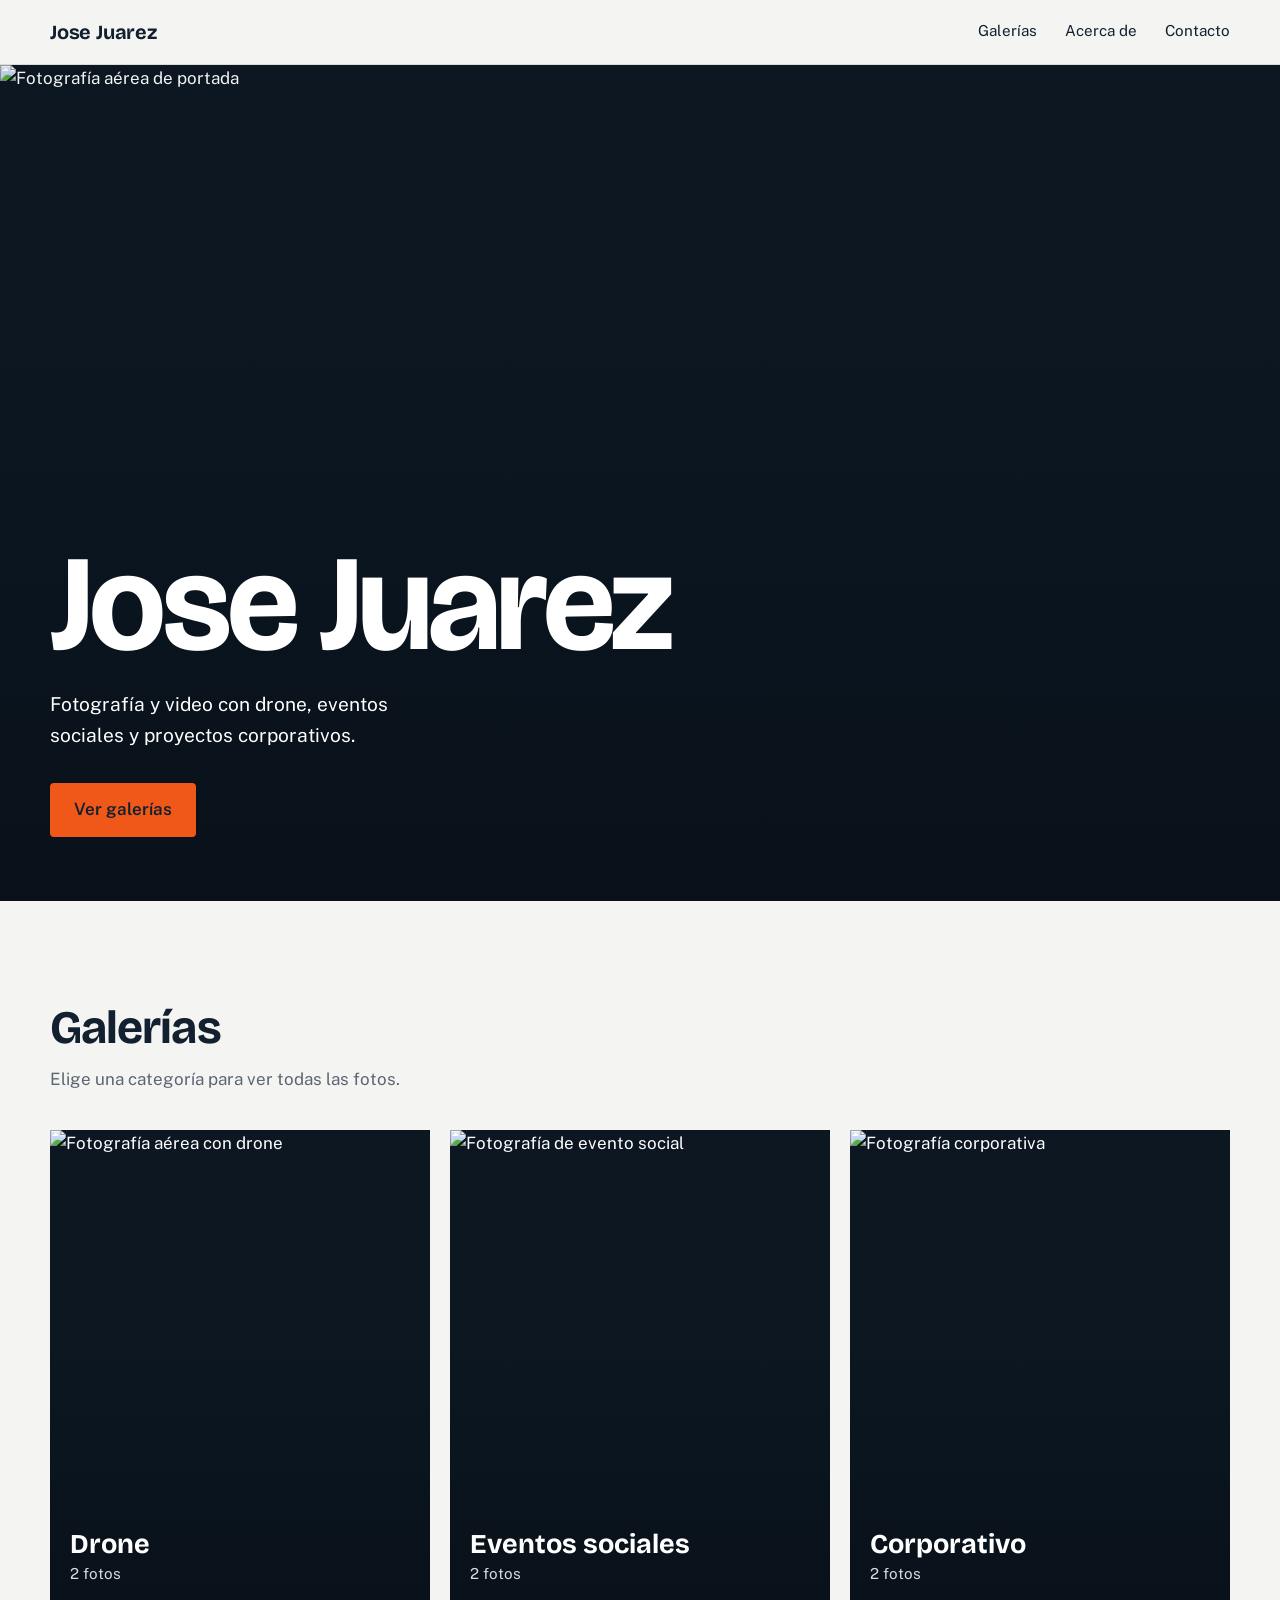
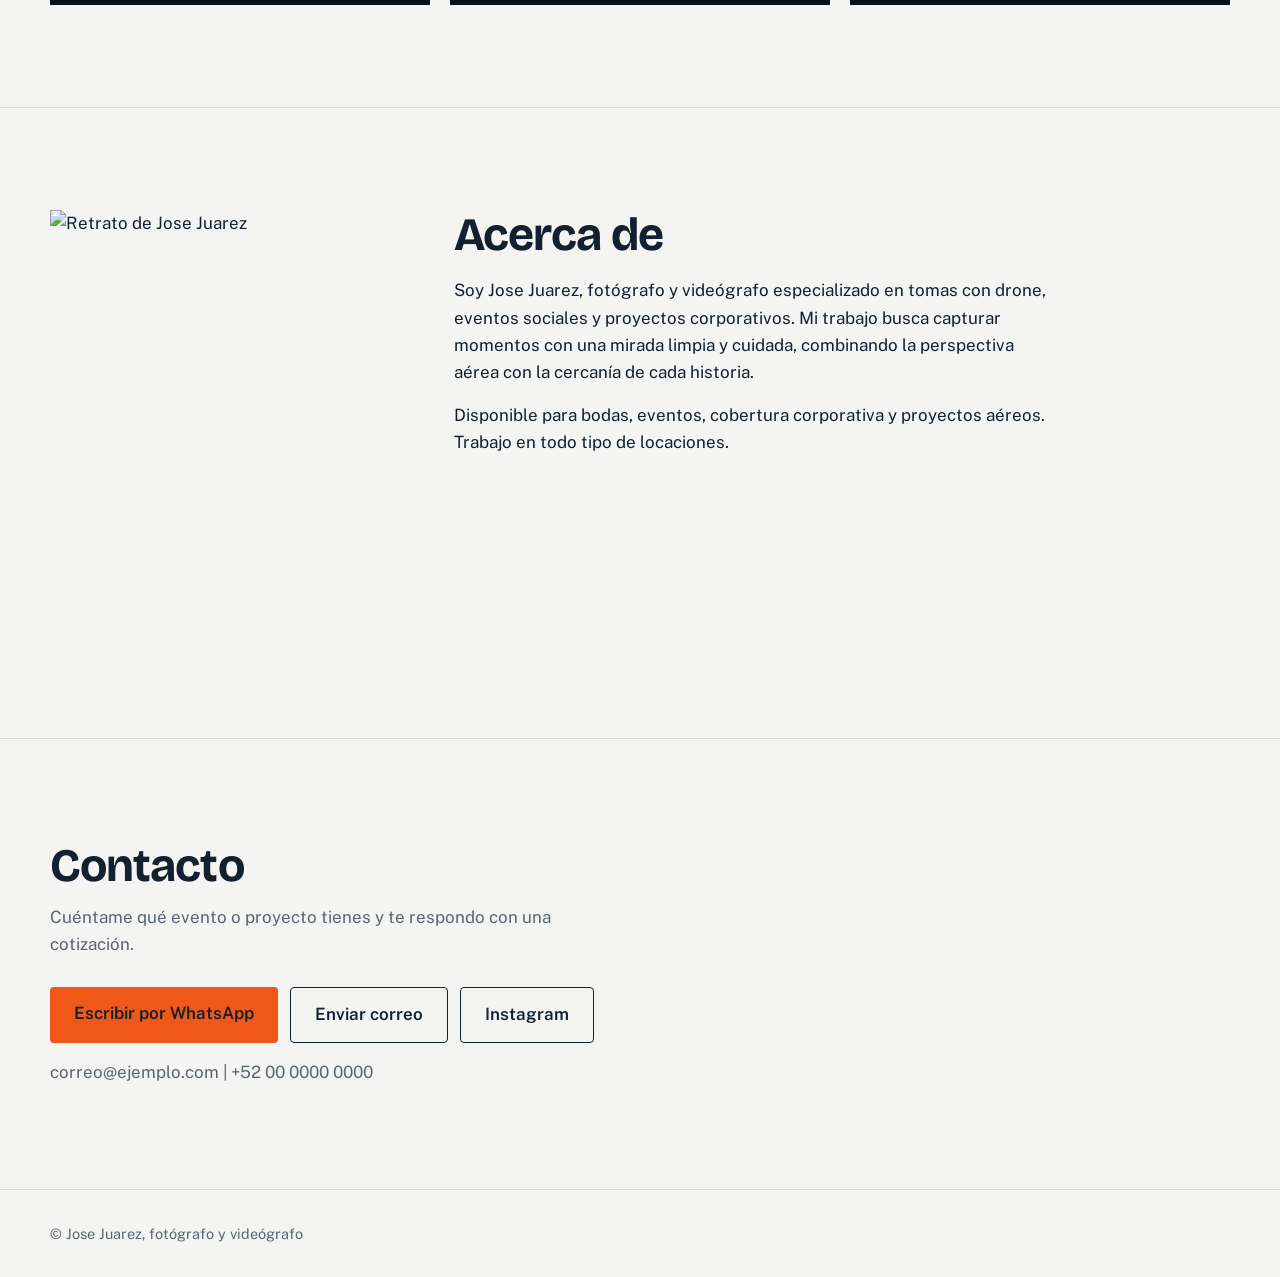
==== index.html @ 8ed934fe "Add files via upload" ====
<!DOCTYPE html>
<html lang="es">
<head>
  <meta charset="utf-8">
  <meta name="viewport" content="width=device-width, initial-scale=1">
  <title>Jose Juarez — Fotógrafo y videógrafo con drone</title>
  <meta name="description" content="Portafolio de fotografía y video: drone, eventos sociales y corporativos. Jose Juarez.">
  <meta property="og:title" content="Jose Juarez — Fotógrafo y videógrafo">
  <meta property="og:description" content="Fotografía y video con drone, eventos sociales y proyectos corporativos.">
  <meta property="og:image" content="https://josejuarez.mx/img/foto-01.jpg">
  <link rel="preconnect" href="https://fonts.googleapis.com">
  <link rel="preconnect" href="https://fonts.gstatic.com" crossorigin>
  <link href="https://fonts.googleapis.com/css2?family=Bricolage+Grotesque:opsz,wght@12..96,600;12..96,700&family=Public+Sans:wght@400;600&display=swap" rel="stylesheet">
  <link rel="stylesheet" href="style.css">
</head>
<body data-pagina="inicio">
  <header class="top">
    <div class="wrap">
      <a class="brand" href="#inicio">Jose Juarez</a>
      <button class="menu" aria-expanded="false" aria-controls="nav">Menú</button>
      <nav class="nav" id="nav">
        <a href="#galerias">Galerías</a>
        <a href="#videos">Videos</a>
        <a href="#acerca">Acerca de</a>
        <a href="#contacto">Contacto</a>
      </nav>
    </div>
  </header>

  <main>
    <section class="hero" id="inicio">
      <img id="portada" alt="Fotografía aérea de portada" fetchpriority="high">
      <div class="wrap">
        <h1>Jose Juarez</h1>
        <p>Fotografía y video con drone, eventos sociales y proyectos corporativos.</p>
        <a class="btn" href="#galerias">Ver galerías</a>
      </div>
    </section>

    <section class="sec" id="galerias">
      <div class="wrap">
        <h2>Galerías</h2>
        <p class="intro">Elige una categoría para ver todas las fotos.</p>
        <div class="cats" id="cats"></div>
      </div>
    </section>

    <section class="sec" id="videos" hidden>
      <div class="wrap">
        <h2>Videos</h2>
        <p class="intro">Tomas aéreas y coberturas de evento.</p>
        <div class="videos" id="lista-videos"></div>
      </div>
    </section>

    <section class="sec" id="acerca">
      <div class="wrap acerca">
        <img id="retrato" alt="Retrato de Jose Juarez" loading="lazy">
        <div>
          <h2>Acerca de</h2>
          <p>Soy Jose Juarez, fotógrafo y videógrafo especializado en tomas con drone, eventos sociales y proyectos corporativos. Mi trabajo busca capturar momentos con una mirada limpia y cuidada, combinando la perspectiva aérea con la cercanía de cada historia.</p>
          <p>Disponible para bodas, eventos, cobertura corporativa y proyectos aéreos. Trabajo en todo tipo de locaciones.</p>
        </div>
      </div>
    </section>

    <section class="sec" id="contacto">
      <div class="wrap">
        <h2>Contacto</h2>
        <p class="intro">Cuéntame qué evento o proyecto tienes y te respondo con una cotización.</p>
        <div class="acciones">
          <a class="btn" id="wa" href="#">Escribir por WhatsApp</a>
          <a class="btn claro" id="mail" href="#">Enviar correo</a>
          <a class="btn claro" id="ig" href="#" target="_blank" rel="noopener">Instagram</a>
        </div>
        <p class="dato" id="tel"></p>
      </div>
    </section>
  </main>

  <footer><div class="wrap">© Jose Juarez, fotógrafo y videógrafo</div></footer>
  <script src="datos.js"></script>
  <script src="app.js"></script>
</body>
</html>
---- style.css ----
:root{
  --paper:#F4F5F2; --ink:#12202F; --mist:#5A6572; --line:#D8DCD7; --signal:#F0581A; --deep:#0C1722;
  --display:"Bricolage Grotesque",system-ui,sans-serif;
  --text:"Public Sans",system-ui,sans-serif;
}
*{box-sizing:border-box;margin:0}
html{scroll-behavior:smooth;scroll-padding-top:72px}
@media (prefers-reduced-motion:reduce){html{scroll-behavior:auto}}
body{font:400 1.0625rem/1.6 var(--text);color:var(--ink);background:var(--paper)}
img{display:block;max-width:100%}
a{color:inherit}
:focus-visible{outline:3px solid var(--signal);outline-offset:3px}
.wrap{width:min(1180px,100% - 2.5rem);margin-inline:auto}

/* Encabezado */
.top{position:sticky;top:0;z-index:20;background:rgba(244,245,242,.94);backdrop-filter:blur(8px);border-bottom:1px solid var(--line)}
.top .wrap{display:flex;align-items:center;justify-content:space-between;height:64px}
.brand{font:700 1.25rem var(--display);letter-spacing:-.01em;text-decoration:none}
.nav{display:flex;gap:1.75rem}
.nav a{text-decoration:none;font-size:.95rem;padding:.25rem 0;border-bottom:2px solid transparent}
.nav a:hover,.nav a[aria-current]{border-color:var(--signal)}
.menu{display:none;background:none;border:1px solid var(--line);border-radius:6px;padding:.4rem .8rem;font:inherit;color:inherit;cursor:pointer}
@media (max-width:760px){
  .menu{display:block}
  .nav{display:none;position:absolute;top:64px;left:0;right:0;flex-direction:column;gap:0;background:var(--paper);border-bottom:1px solid var(--line);padding:.5rem 1.25rem 1rem}
  .nav.abierto{display:flex}
  .nav a{padding:.75rem 0}
}

/* Portada */
.hero{position:relative;min-height:calc(100svh - 64px);display:grid;align-items:end;color:#fff;background:var(--deep)}
.hero img{position:absolute;inset:0;width:100%;height:100%;object-fit:cover}
.hero::after{content:"";position:absolute;inset:0;background:linear-gradient(to top,rgba(8,16,24,.85),rgba(8,16,24,.05) 65%)}
.hero .wrap{position:relative;z-index:1;padding-block:4rem}
.hero h1{font:700 clamp(3.2rem,11vw,8.5rem)/.95 var(--display);letter-spacing:-.03em}
.hero p{max-width:34ch;font-size:1.2rem;margin:1.25rem 0 2rem}
.btn{display:inline-block;padding:.85rem 1.5rem;border-radius:4px;background:var(--signal);color:var(--ink);font-weight:600;text-decoration:none}
.btn:hover{background:#ff6a2e}
.btn.claro{background:transparent;border:1.5px solid var(--ink)}
.btn.claro:hover{background:var(--ink);color:var(--paper)}

/* Secciones */
.sec{padding-block:clamp(3.5rem,8vw,6.5rem)}
.sec + .sec{border-top:1px solid var(--line)}
h2{font:700 clamp(1.9rem,4vw,2.9rem)/1.1 var(--display);letter-spacing:-.02em}
.intro{color:var(--mist);max-width:56ch;margin-top:.75rem}

/* Portadas de galería */
.cats{display:grid;grid-template-columns:repeat(auto-fit,minmax(260px,1fr));gap:1.25rem;margin-top:2.25rem}
.cat{position:relative;aspect-ratio:4/5;overflow:hidden;color:#fff;text-decoration:none;background:var(--deep)}
.cat img{position:absolute;inset:0;width:100%;height:100%;object-fit:cover}
.cat::after{content:"";position:absolute;inset:0;background:linear-gradient(to top,rgba(8,16,24,.8),transparent 55%)}
.cat div{position:absolute;z-index:1;left:1.25rem;right:1.25rem;bottom:1.1rem}
.cat strong{display:block;font:700 1.7rem/1.1 var(--display)}
.cat small{font-size:.95rem;opacity:.85}
@media (prefers-reduced-motion:no-preference){.cat img{transition:transform .5s}.cat:hover img{transform:scale(1.04)}}

/* Galería en mosaico */
.tabs{display:flex;flex-wrap:wrap;gap:.5rem;margin:1.75rem 0 2rem}
.tabs a{padding:.45rem 1rem;border:1.5px solid var(--line);border-radius:99px;text-decoration:none;font-size:.95rem}
.tabs a:hover{border-color:var(--ink)}
.tabs a[aria-current]{background:var(--ink);border-color:var(--ink);color:var(--paper)}
.mosaico{columns:3 280px;column-gap:1rem}
.mosaico button{display:block;width:100%;margin:0 0 1rem;padding:0;border:0;background:var(--line);cursor:zoom-in;break-inside:avoid}
.mosaico img{width:100%;height:auto}

/* Videos */
.videos{display:grid;grid-template-columns:repeat(auto-fit,minmax(300px,1fr));gap:1.25rem;margin-top:2rem}
.videos iframe{width:100%;aspect-ratio:16/9;border:0;background:var(--deep)}

/* Acerca de y contacto */
.acerca{display:grid;grid-template-columns:minmax(0,340px) 1fr;gap:clamp(1.5rem,5vw,4rem);align-items:start}
.acerca img{width:100%;aspect-ratio:4/5;object-fit:cover}
.acerca p{max-width:60ch;margin-top:1rem}
@media (max-width:760px){.acerca{grid-template-columns:1fr}}
.acciones{display:flex;flex-wrap:wrap;gap:.75rem;margin:1.75rem 0 1rem}
.dato{color:var(--mist)}
footer{padding:2rem 0;border-top:1px solid var(--line);color:var(--mist);font-size:.9rem}

/* Visor de fotos */
dialog{border:0;padding:0;margin:0;inset:0;width:100%;height:100%;max-width:100vw;max-height:100vh;background:transparent;color:#fff}
dialog::backdrop{background:rgba(8,16,24,.95)}
.visor-in{display:grid;place-items:center;height:100%;padding:3.5rem 1rem 3rem}
.visor-in img{max-width:94vw;max-height:80vh;object-fit:contain}
.visor-in p{position:absolute;bottom:1rem;left:0;right:0;text-align:center;font-size:.9rem;opacity:.8}
.vb{position:fixed;background:rgba(255,255,255,.12);border:0;color:#fff;width:48px;height:48px;border-radius:50%;font-size:1.5rem;cursor:pointer}
.vb:hover{background:rgba(255,255,255,.25)}
#v-cerrar{top:1rem;right:1rem}
#v-prev{left:1rem;top:50%;translate:0 -50%}
#v-next{right:1rem;top:50%;translate:0 -50%}
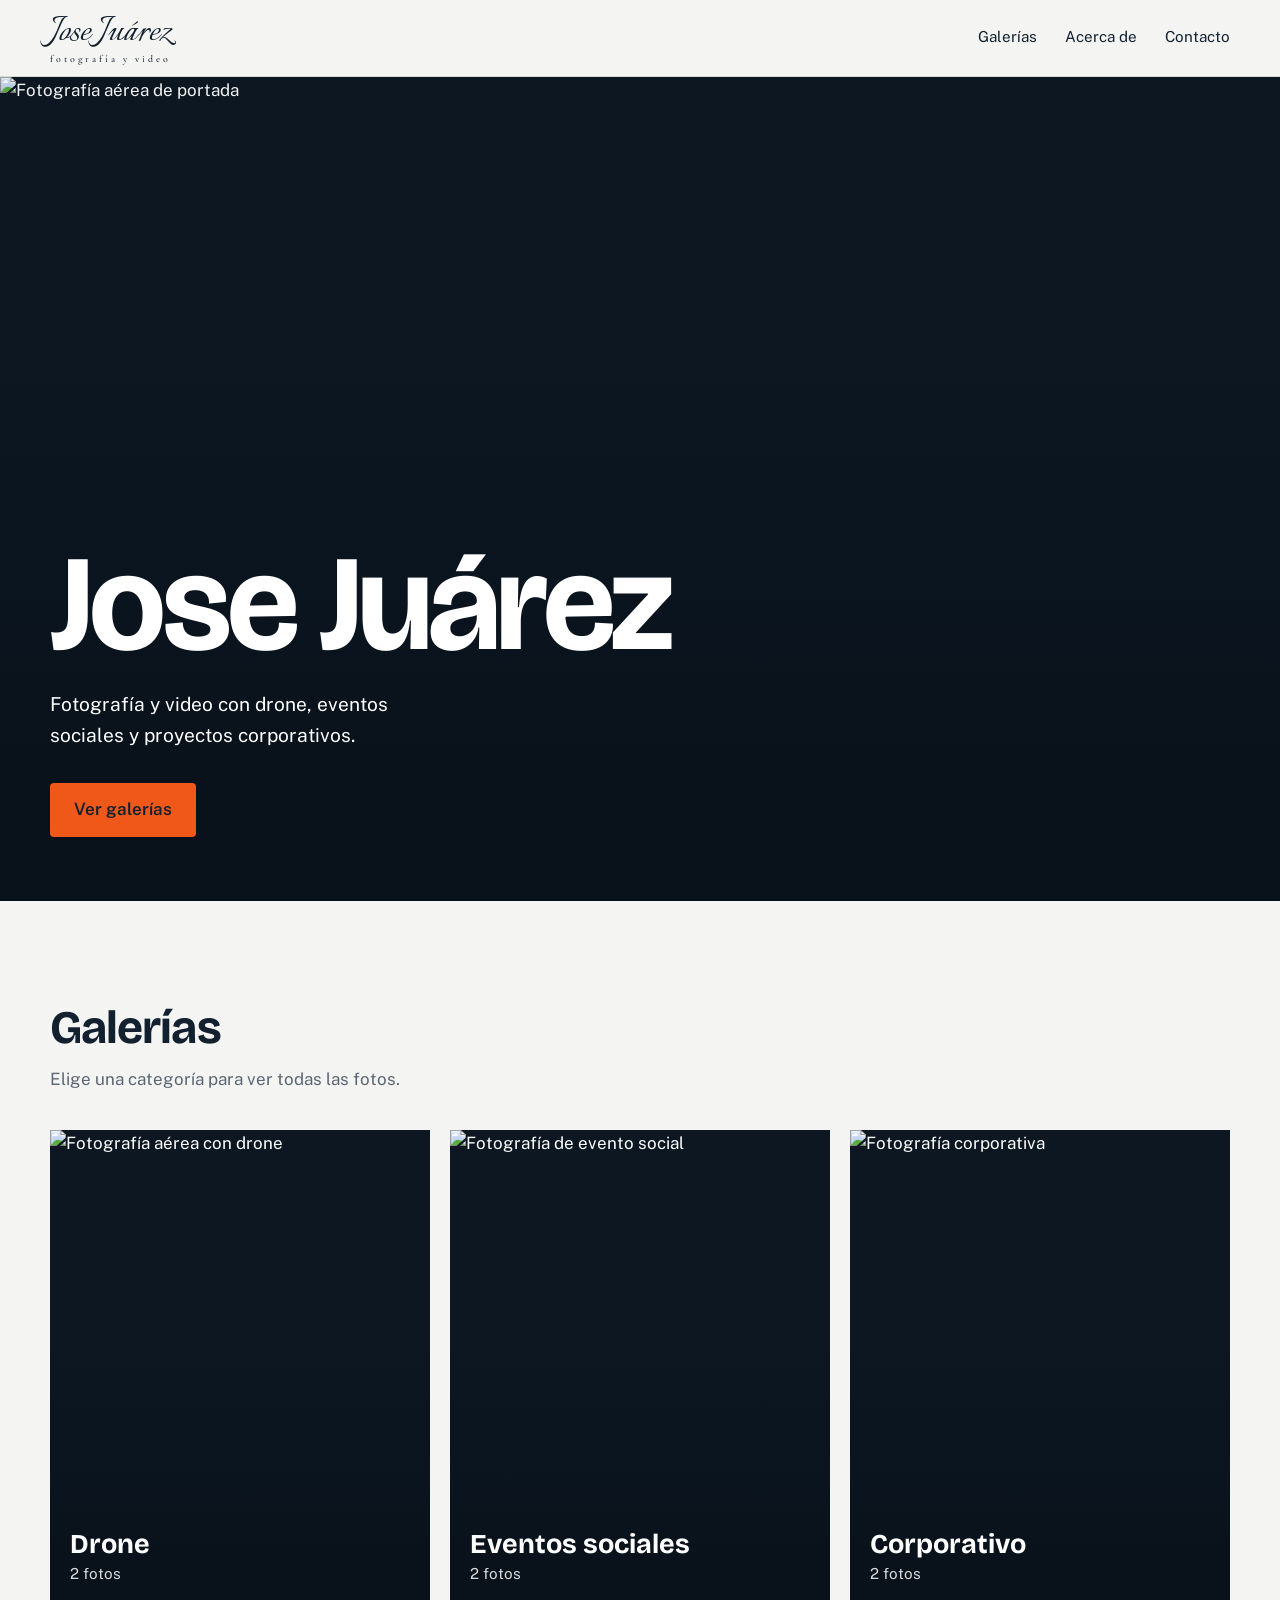
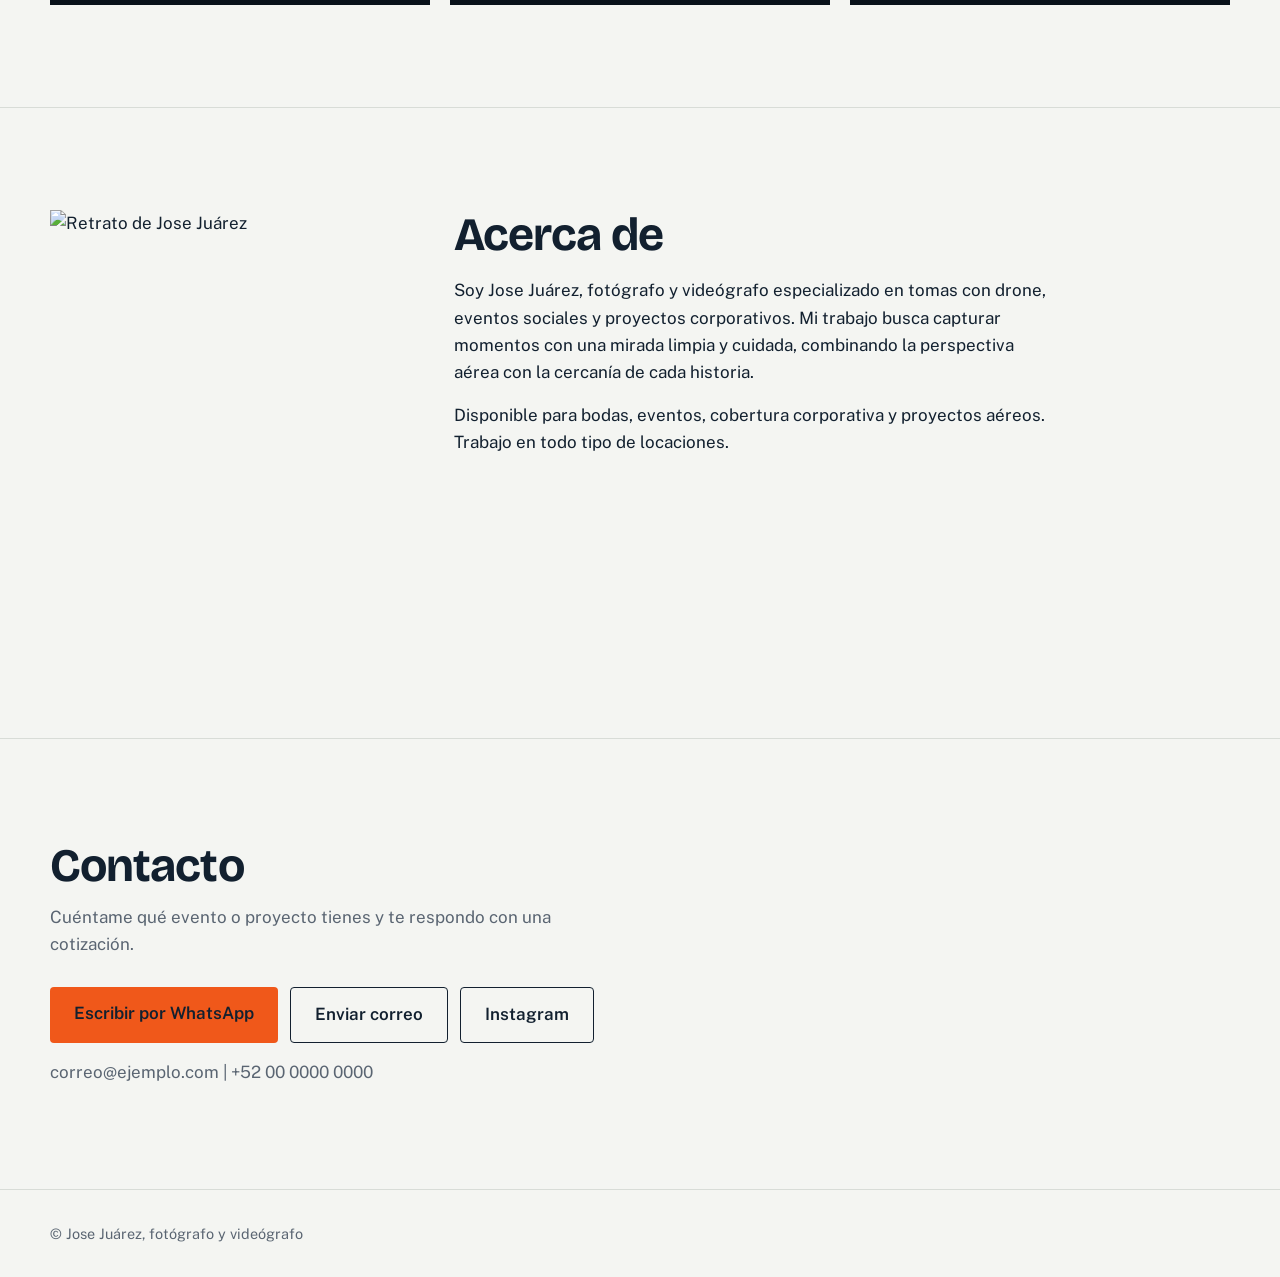
==== commit f90512cd: "Add files via upload" ====
--- a/index.html
+++ b/index.html
@@ -3,20 +3,20 @@
 <head>
   <meta charset="utf-8">
   <meta name="viewport" content="width=device-width, initial-scale=1">
-  <title>Jose Juarez — Fotógrafo y videógrafo con drone</title>
-  <meta name="description" content="Portafolio de fotografía y video: drone, eventos sociales y corporativos. Jose Juarez.">
-  <meta property="og:title" content="Jose Juarez — Fotógrafo y videógrafo">
+  <title>Jose Juárez — Fotógrafo y videógrafo con drone</title>
+  <meta name="description" content="Portafolio de fotografía y video: drone, eventos sociales y corporativos. Jose Juárez.">
+  <meta property="og:title" content="Jose Juárez — Fotógrafo y videógrafo">
   <meta property="og:description" content="Fotografía y video con drone, eventos sociales y proyectos corporativos.">
   <meta property="og:image" content="https://josejuarez.mx/img/foto-01.jpg">
   <link rel="preconnect" href="https://fonts.googleapis.com">
   <link rel="preconnect" href="https://fonts.gstatic.com" crossorigin>
-  <link href="https://fonts.googleapis.com/css2?family=Bricolage+Grotesque:opsz,wght@12..96,600;12..96,700&family=Public+Sans:wght@400;600&display=swap" rel="stylesheet">
+  <link href="https://fonts.googleapis.com/css2?family=Bricolage+Grotesque:opsz,wght@12..96,600;12..96,700&family=Public+Sans:wght@400;600&family=Italianno&family=Cormorant+Garamond:wght@500&display=swap" rel="stylesheet">
   <link rel="stylesheet" href="style.css">
 </head>
 <body data-pagina="inicio">
   <header class="top">
     <div class="wrap">
-      <a class="brand" href="#inicio">Jose Juarez</a>
+      <a class="brand" href="#inicio" aria-label="Jose Juárez, fotografía y video"><span class="b-nombre">Jose Juárez</span><span class="b-sub">fotografía y video</span></a>
       <button class="menu" aria-expanded="false" aria-controls="nav">Menú</button>
       <nav class="nav" id="nav">
         <a href="#galerias">Galerías</a>
@@ -31,7 +31,7 @@
     <section class="hero" id="inicio">
       <img id="portada" alt="Fotografía aérea de portada" fetchpriority="high">
       <div class="wrap">
-        <h1>Jose Juarez</h1>
+        <h1>Jose Juárez</h1>
         <p>Fotografía y video con drone, eventos sociales y proyectos corporativos.</p>
         <a class="btn" href="#galerias">Ver galerías</a>
       </div>
@@ -55,10 +55,10 @@
 
     <section class="sec" id="acerca">
       <div class="wrap acerca">
-        <img id="retrato" alt="Retrato de Jose Juarez" loading="lazy">
+        <img id="retrato" alt="Retrato de Jose Juárez" loading="lazy">
         <div>
           <h2>Acerca de</h2>
-          <p>Soy Jose Juarez, fotógrafo y videógrafo especializado en tomas con drone, eventos sociales y proyectos corporativos. Mi trabajo busca capturar momentos con una mirada limpia y cuidada, combinando la perspectiva aérea con la cercanía de cada historia.</p>
+          <p>Soy Jose Juárez, fotógrafo y videógrafo especializado en tomas con drone, eventos sociales y proyectos corporativos. Mi trabajo busca capturar momentos con una mirada limpia y cuidada, combinando la perspectiva aérea con la cercanía de cada historia.</p>
           <p>Disponible para bodas, eventos, cobertura corporativa y proyectos aéreos. Trabajo en todo tipo de locaciones.</p>
         </div>
       </div>
@@ -78,7 +78,7 @@
     </section>
   </main>
 
-  <footer><div class="wrap">© Jose Juarez, fotógrafo y videógrafo</div></footer>
+  <footer><div class="wrap">© Jose Juárez, fotógrafo y videógrafo</div></footer>
   <script src="datos.js"></script>
   <script src="app.js"></script>
 </body>
--- a/style.css
+++ b/style.css
@@ -1,10 +1,10 @@
 :root{
-  --paper:#F4F5F2; --ink:#12202F; --mist:#5A6572; --line:#D8DCD7; --signal:#F0581A; --deep:#0C1722;
+  --h:76px; --paper:#F4F5F2; --ink:#12202F; --mist:#5A6572; --line:#D8DCD7; --signal:#F0581A; --deep:#0C1722;
   --display:"Bricolage Grotesque",system-ui,sans-serif;
   --text:"Public Sans",system-ui,sans-serif;
 }
 *{box-sizing:border-box;margin:0}
-html{scroll-behavior:smooth;scroll-padding-top:72px}
+html{scroll-behavior:smooth;scroll-padding-top:calc(var(--h) + 8px)}
 @media (prefers-reduced-motion:reduce){html{scroll-behavior:auto}}
 body{font:400 1.0625rem/1.6 var(--text);color:var(--ink);background:var(--paper)}
 img{display:block;max-width:100%}
@@ -14,21 +14,24 @@
 
 /* Encabezado */
 .top{position:sticky;top:0;z-index:20;background:rgba(244,245,242,.94);backdrop-filter:blur(8px);border-bottom:1px solid var(--line)}
-.top .wrap{display:flex;align-items:center;justify-content:space-between;height:64px}
-.brand{font:700 1.25rem var(--display);letter-spacing:-.01em;text-decoration:none}
+.top .wrap{display:flex;align-items:center;justify-content:space-between;height:var(--h)}
+.brand{display:flex;flex-direction:column;align-items:center;text-decoration:none;line-height:1}
+.b-nombre{font:400 2.7rem/1 Italianno,"Brush Script MT",cursive}
+.b-sub{margin-top:1px;font:500 .62rem/1 "Cormorant Garamond",Georgia,serif;letter-spacing:.3em}
+@media (max-width:760px){.b-nombre{font-size:2.3rem}}
 .nav{display:flex;gap:1.75rem}
 .nav a{text-decoration:none;font-size:.95rem;padding:.25rem 0;border-bottom:2px solid transparent}
 .nav a:hover,.nav a[aria-current]{border-color:var(--signal)}
 .menu{display:none;background:none;border:1px solid var(--line);border-radius:6px;padding:.4rem .8rem;font:inherit;color:inherit;cursor:pointer}
 @media (max-width:760px){
   .menu{display:block}
-  .nav{display:none;position:absolute;top:64px;left:0;right:0;flex-direction:column;gap:0;background:var(--paper);border-bottom:1px solid var(--line);padding:.5rem 1.25rem 1rem}
+  .nav{display:none;position:absolute;top:var(--h);left:0;right:0;flex-direction:column;gap:0;background:var(--paper);border-bottom:1px solid var(--line);padding:.5rem 1.25rem 1rem}
   .nav.abierto{display:flex}
   .nav a{padding:.75rem 0}
 }
 
 /* Portada */
-.hero{position:relative;min-height:calc(100svh - 64px);display:grid;align-items:end;color:#fff;background:var(--deep)}
+.hero{position:relative;min-height:calc(100svh - var(--h));display:grid;align-items:end;color:#fff;background:var(--deep)}
 .hero img{position:absolute;inset:0;width:100%;height:100%;object-fit:cover}
 .hero::after{content:"";position:absolute;inset:0;background:linear-gradient(to top,rgba(8,16,24,.85),rgba(8,16,24,.05) 65%)}
 .hero .wrap{position:relative;z-index:1;padding-block:4rem}
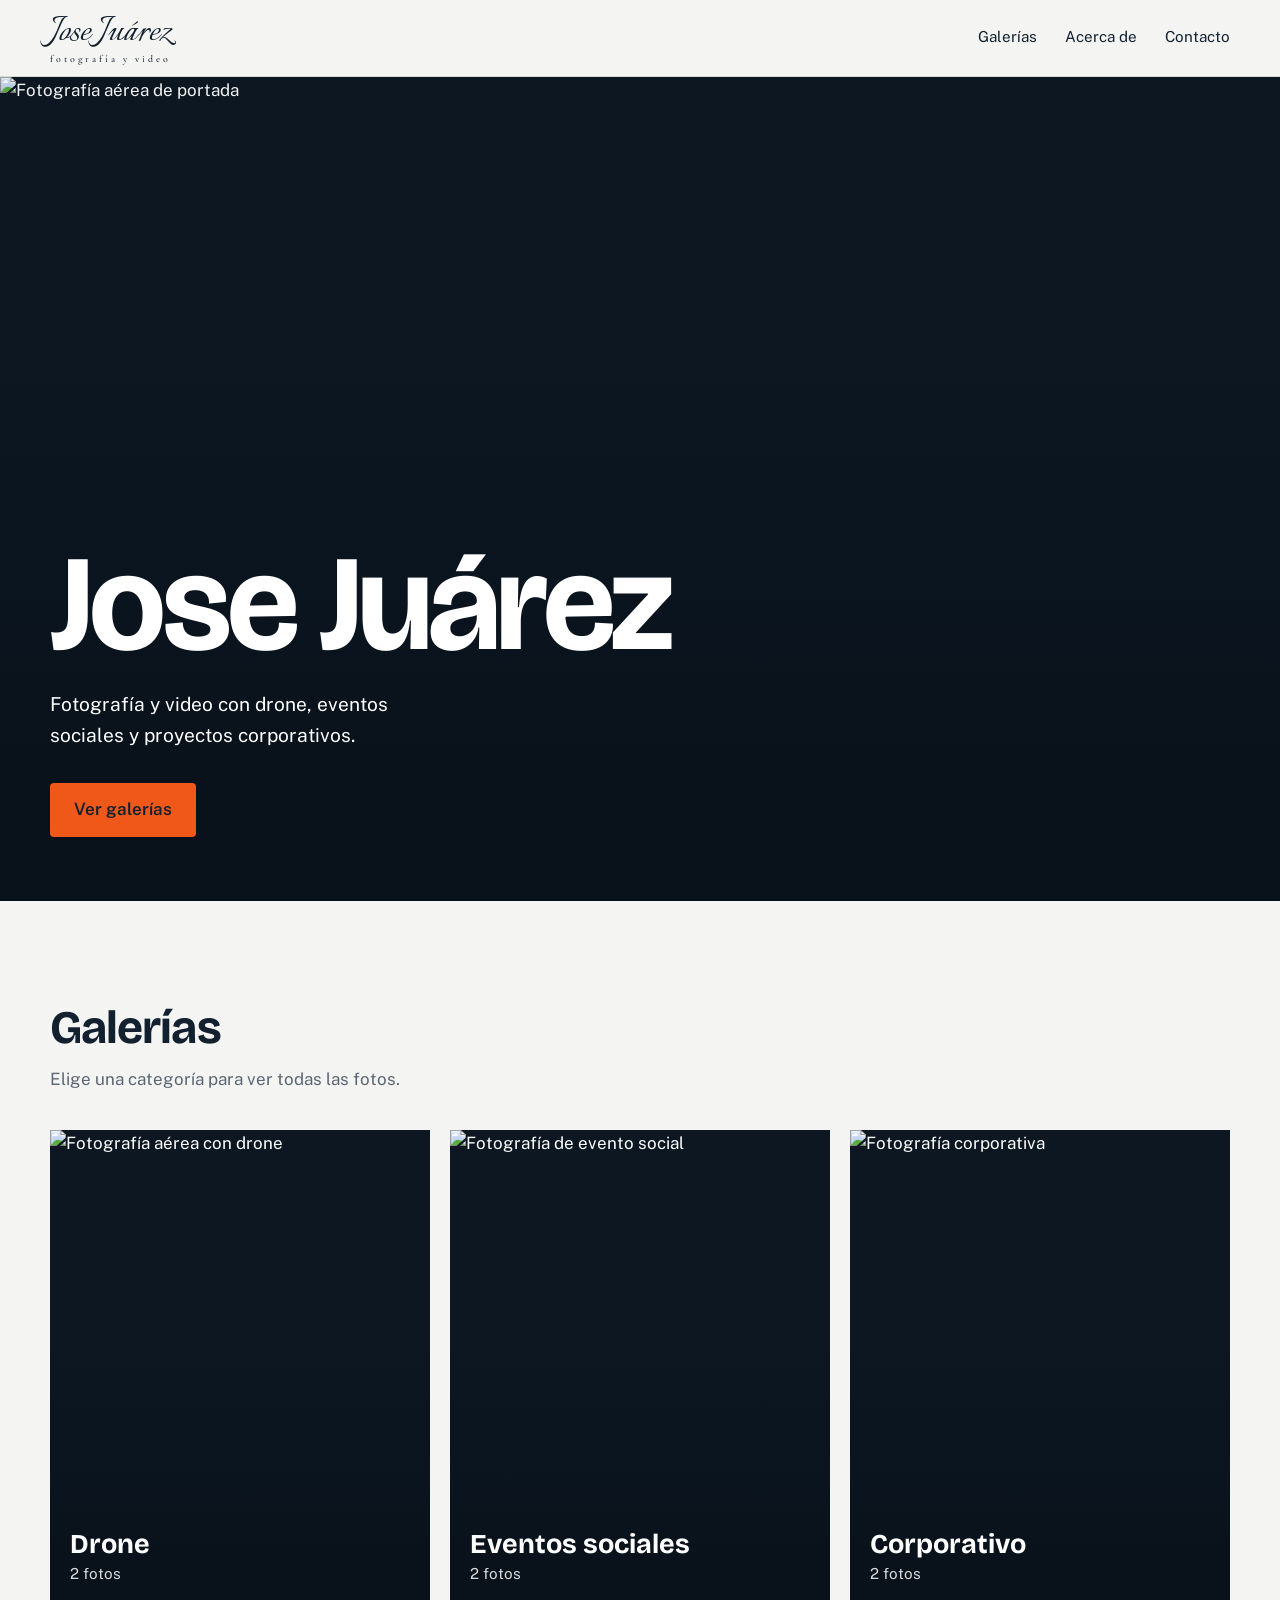
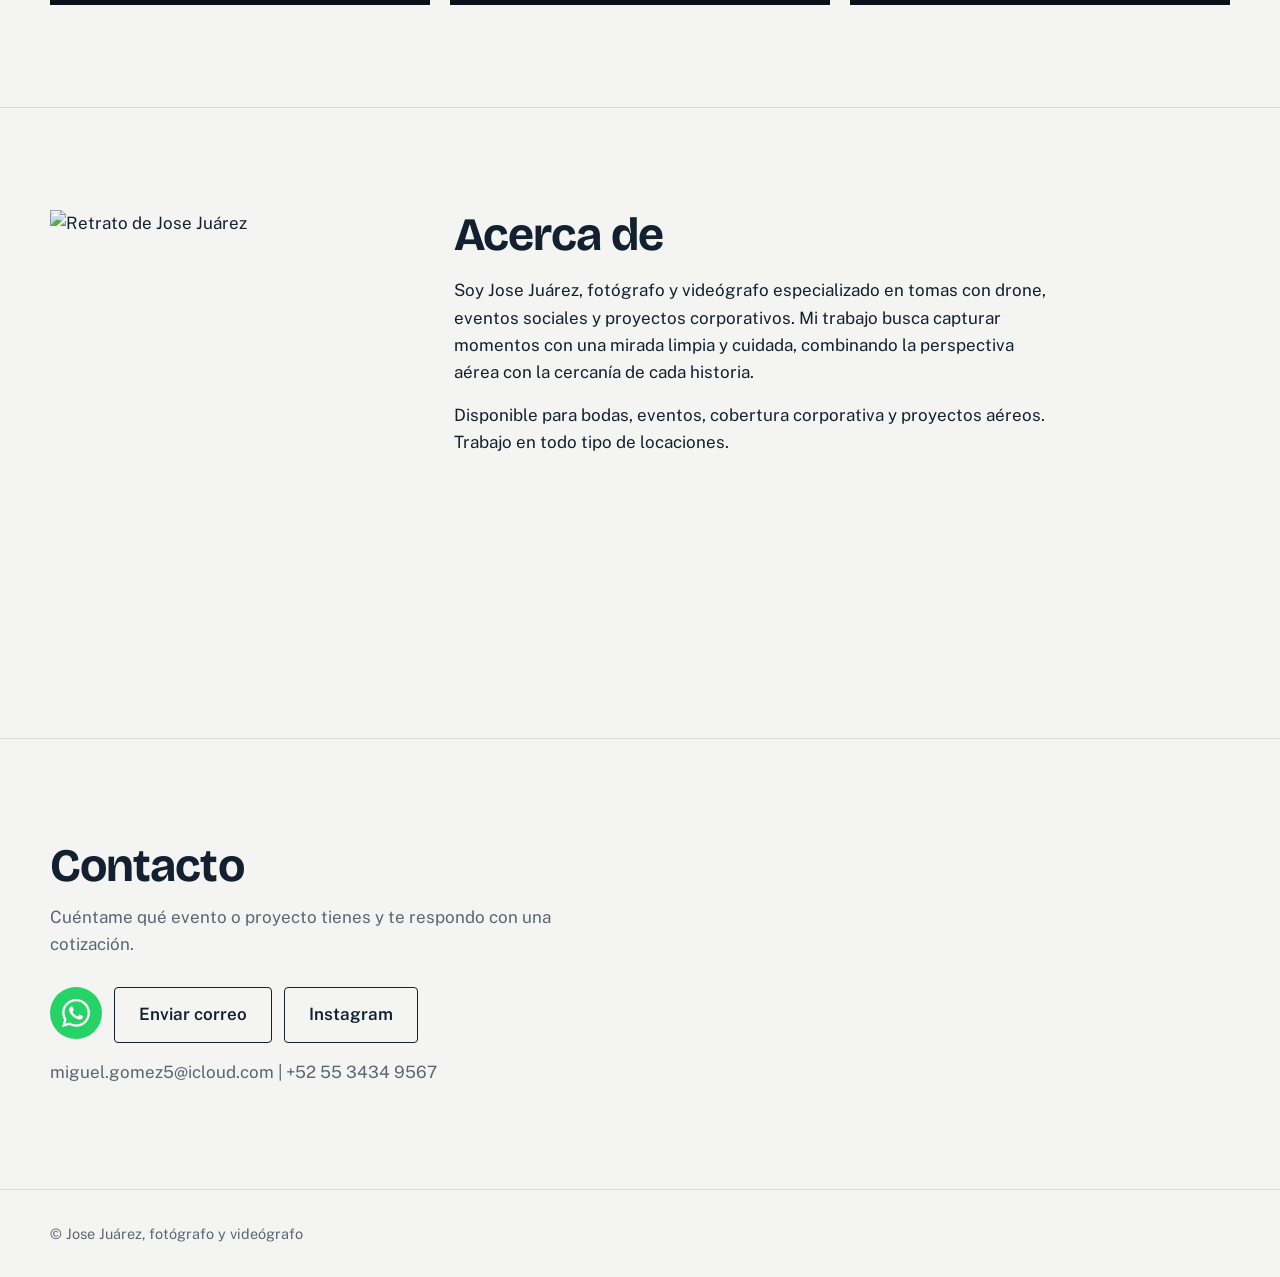
==== commit a27d9d7f: "Update WhatsApp link with SVG icon" ====
--- a/index.html
+++ b/index.html
@@ -69,7 +69,12 @@
         <h2>Contacto</h2>
         <p class="intro">Cuéntame qué evento o proyecto tienes y te respondo con una cotización.</p>
         <div class="acciones">
-          <a class="btn" id="wa" href="#">Escribir por WhatsApp</a>
+          <a class="wa" id="wa" href="#" target="_blank" rel="noopener" aria-label="Escribir por WhatsApp">
+  <svg viewBox="0 0 24 24" aria-hidden="true">
+    <path d="M17.472 14.382c-.297-.149-1.758-.867-2.03-.967-.273-.099-.471-.148-.67.15-.197.297-.767.966-.94 1.164-.173.199-.347.223-.644.075-.297-.15-1.255-.463-2.39-1.475-.883-.788-1.48-1.761-1.653-2.059-.173-.297-.018-.458.13-.606.134-.133.298-.347.446-.52.149-.174.198-.298.298-.497.099-.198.05-.371-.025-.52-.075-.149-.669-1.612-.916-2.207-.242-.579-.487-.5-.669-.51-.173-.008-.371-.01-.57-.01-.198 0-.52.074-.792.372-.272.297-1.04 1.016-1.04 2.479 0 1.462 1.065 2.875 1.213 3.074.149.198 2.096 3.2 5.077 4.487.709.306 1.262.489 1.694.625.712.227 1.36.195 1.871.118.571-.085 1.758-.719 2.006-1.413.248-.694.248-1.289.173-1.413-.074-.124-.272-.198-.57-.347m-5.421 7.403h-.004a9.87 9.87 0 01-5.031-1.378l-.361-.214-3.741.982.998-3.648-.235-.374a9.86 9.86 0 01-1.51-5.26c.001-5.45 4.436-9.884 9.888-9.884 2.64 0 5.122 1.03 6.988 2.898a9.825 9.825 0 012.893 6.994c-.003 5.45-4.437 9.884-9.885 9.884m8.413-18.297A11.815 11.815 0 0012.05 0C5.495 0 .16 5.335.157 11.892c0 2.096.547 4.142 1.588 5.945L.057 24l6.305-1.654a11.882 11.882 0 005.683 1.448h.005c6.554 0 11.89-5.335 11.893-11.893a11.821 11.821 0 00-3.48-8.413Z"/>
+  </svg>
+</a>
+
           <a class="btn claro" id="mail" href="#">Enviar correo</a>
           <a class="btn claro" id="ig" href="#" target="_blank" rel="noopener">Instagram</a>
         </div>
--- a/style.css
+++ b/style.css
@@ -91,3 +91,10 @@
 #v-cerrar{top:1rem;right:1rem}
 #v-prev{left:1rem;top:50%;translate:0 -50%}
 #v-next{right:1rem;top:50%;translate:0 -50%}
+
+/* Ícono de WhatsApp */
+.wa{display:inline-grid;place-items:center;width:52px;height:52px;border-radius:50%;background:#25D366;color:#fff;text-decoration:none}
+.wa svg{width:28px;height:28px;fill:currentColor}
+.wa:hover{background:#1ebe5b}
+@media (prefers-reduced-motion:no-preference){.wa{transition:transform .2s,background .2s}.wa:hover{transform:scale(1.08)}}
+
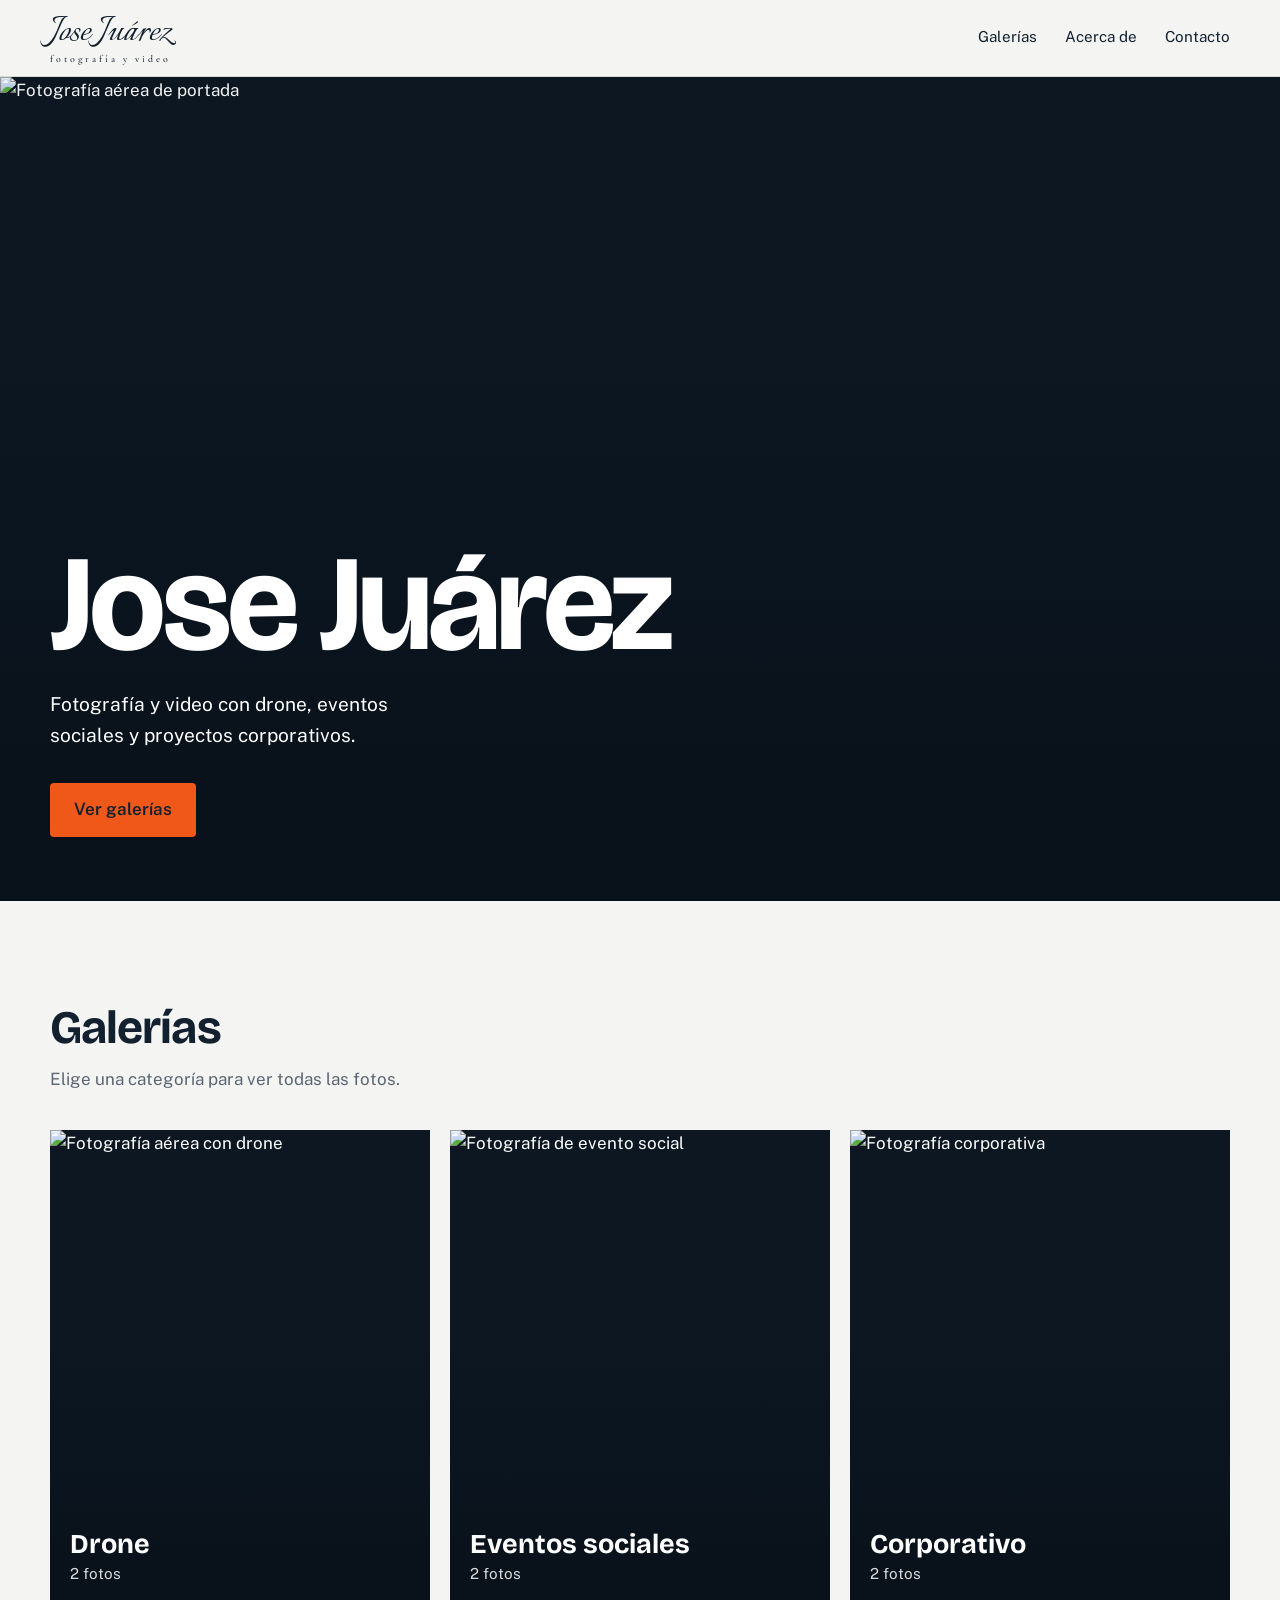
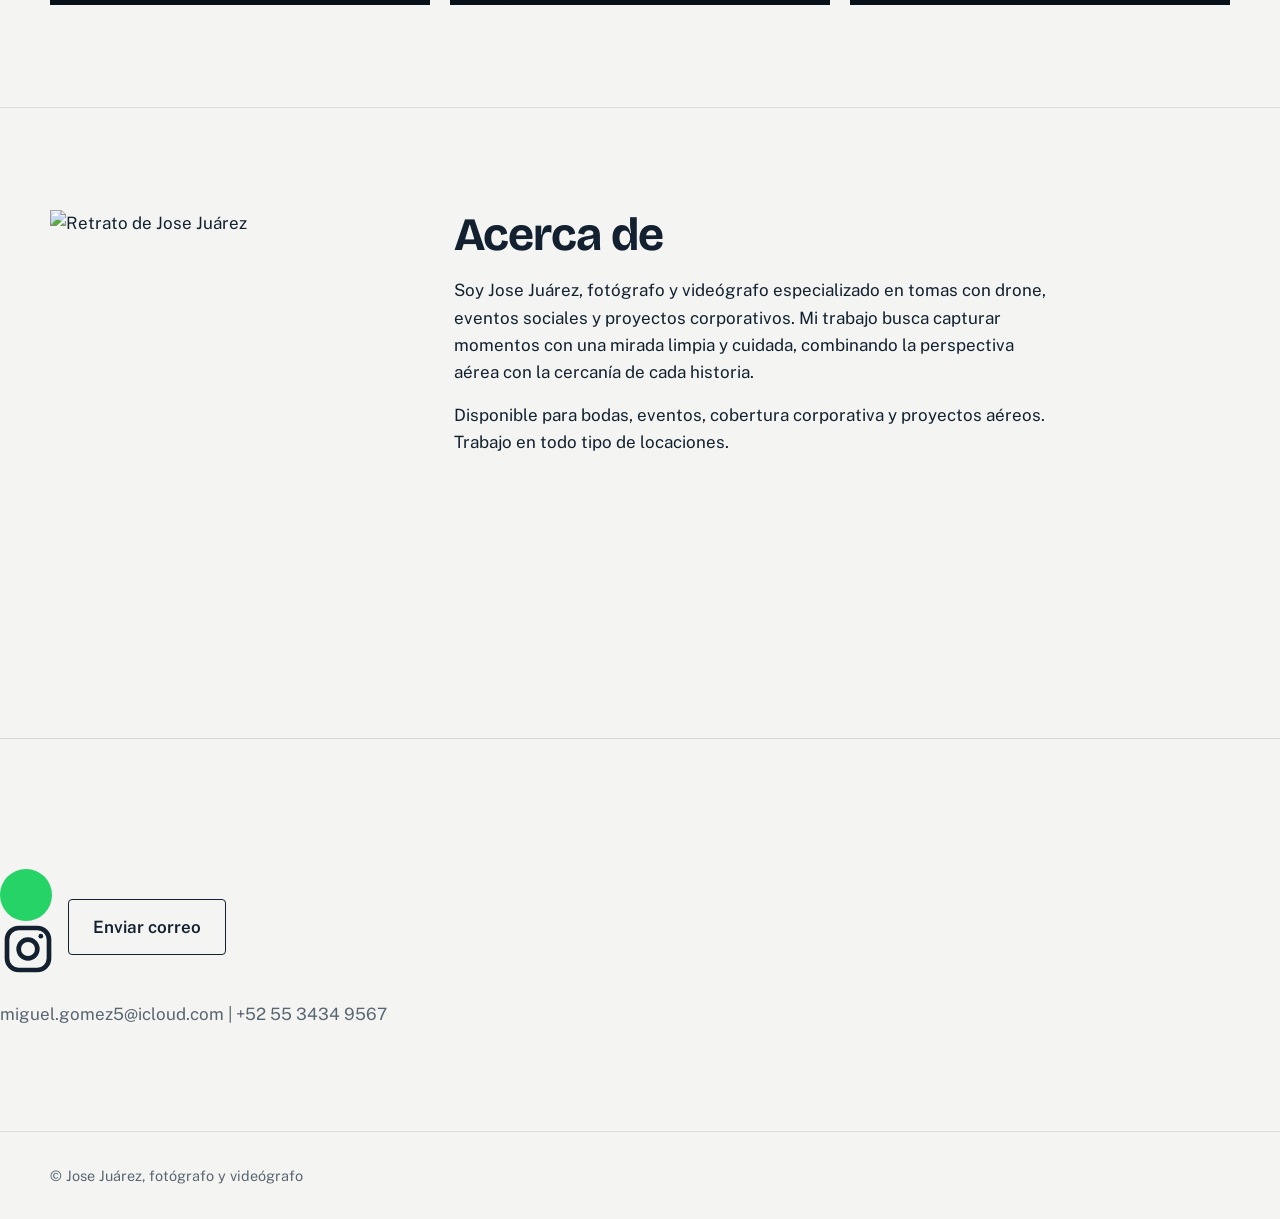
==== commit 059e659b: "Refactor contact section with social media links Updated the contact section to include social media" ====
--- a/index.html
+++ b/index.html
@@ -65,19 +65,23 @@
     </section>
 
     <section class="sec" id="contacto">
-      <div class="wrap">
-        <h2>Contacto</h2>
-        <p class="intro">Cuéntame qué evento o proyecto tienes y te respondo con una cotización.</p>
-        <div class="acciones">
-          <a class="wa" id="wa" href="#" target="_blank" rel="noopener" aria-label="Escribir por WhatsApp">
-  <svg viewBox="0 0 24 24" aria-hidden="true">
-    <path d="M17.472 14.382c-.297-.149-1.758-.867-2.03-.967-.273-.099-.471-.148-.67.15-.197.297-.767.966-.94 1.164-.173.199-.347.223-.644.075-.297-.15-1.255-.463-2.39-1.475-.883-.788-1.48-1.761-1.653-2.059-.173-.297-.018-.458.13-.606.134-.133.298-.347.446-.52.149-.174.198-.298.298-.497.099-.198.05-.371-.025-.52-.075-.149-.669-1.612-.916-2.207-.242-.579-.487-.5-.669-.51-.173-.008-.371-.01-.57-.01-.198 0-.52.074-.792.372-.272.297-1.04 1.016-1.04 2.479 0 1.462 1.065 2.875 1.213 3.074.149.198 2.096 3.2 5.077 4.487.709.306 1.262.489 1.694.625.712.227 1.36.195 1.871.118.571-.085 1.758-.719 2.006-1.413.248-.694.248-1.289.173-1.413-.074-.124-.272-.198-.57-.347m-5.421 7.403h-.004a9.87 9.87 0 01-5.031-1.378l-.361-.214-3.741.982.998-3.648-.235-.374a9.86 9.86 0 01-1.51-5.26c.001-5.45 4.436-9.884 9.888-9.884 2.64 0 5.122 1.03 6.988 2.898a9.825 9.825 0 012.893 6.994c-.003 5.45-4.437 9.884-9.885 9.884m8.413-18.297A11.815 11.815 0 0012.05 0C5.495 0 .16 5.335.157 11.892c0 2.096.547 4.142 1.588 5.945L.057 24l6.305-1.654a11.882 11.882 0 005.683 1.448h.005c6.554 0 11.89-5.335 11.893-11.893a11.821 11.821 0 00-3.48-8.413Z"/>
-  </svg>
-</a>
-
-          <a class="btn claro" id="mail" href="#">Enviar correo</a>
-          <a class="btn claro" id="ig" href="#" target="_blank" rel="noopener">Instagram</a>
-        </div>
+<div class="acciones">
+  <div class="redes">
+    <a class="red wa" id="wa" href="#" target="_blank" rel="noopener" aria-label="Escribir por WhatsApp">
+      <svg viewBox="0 0 24 24" aria-hidden="true">
+        <path d="...el mismo path de WhatsApp de antes..."/>
+      </svg>
+    </a>
+    <a class="red ig" id="ig" href="#" target="_blank" rel="noopener" aria-label="Instagram">
+      <svg viewBox="0 0 24 24" fill="none" stroke="currentColor" stroke-width="2" stroke-linecap="round" stroke-linejoin="round" aria-hidden="true">
+        <rect x="3" y="3" width="18" height="18" rx="5"/>
+        <circle cx="12" cy="12" r="4"/>
+        <circle cx="17.5" cy="6.5" r="1" fill="currentColor" stroke="none"/>
+      </svg>
+    </a>
+  </div>
+  <a class="btn claro" id="mail" href="#">Enviar correo</a>
+</div>
         <p class="dato" id="tel"></p>
       </div>
     </section>
--- a/style.css
+++ b/style.css
@@ -93,8 +93,10 @@
 #v-next{right:1rem;top:50%;translate:0 -50%}
 
 /* Ícono de WhatsApp */
+.acciones{align-items:center}
 .wa{display:inline-grid;place-items:center;width:52px;height:52px;border-radius:50%;background:#25D366;color:#fff;text-decoration:none}
 .wa svg{width:28px;height:28px;fill:currentColor}
 .wa:hover{background:#1ebe5b}
 @media (prefers-reduced-motion:no-preference){.wa{transition:transform .2s,background .2s}.wa:hover{transform:scale(1.08)}}
 
+
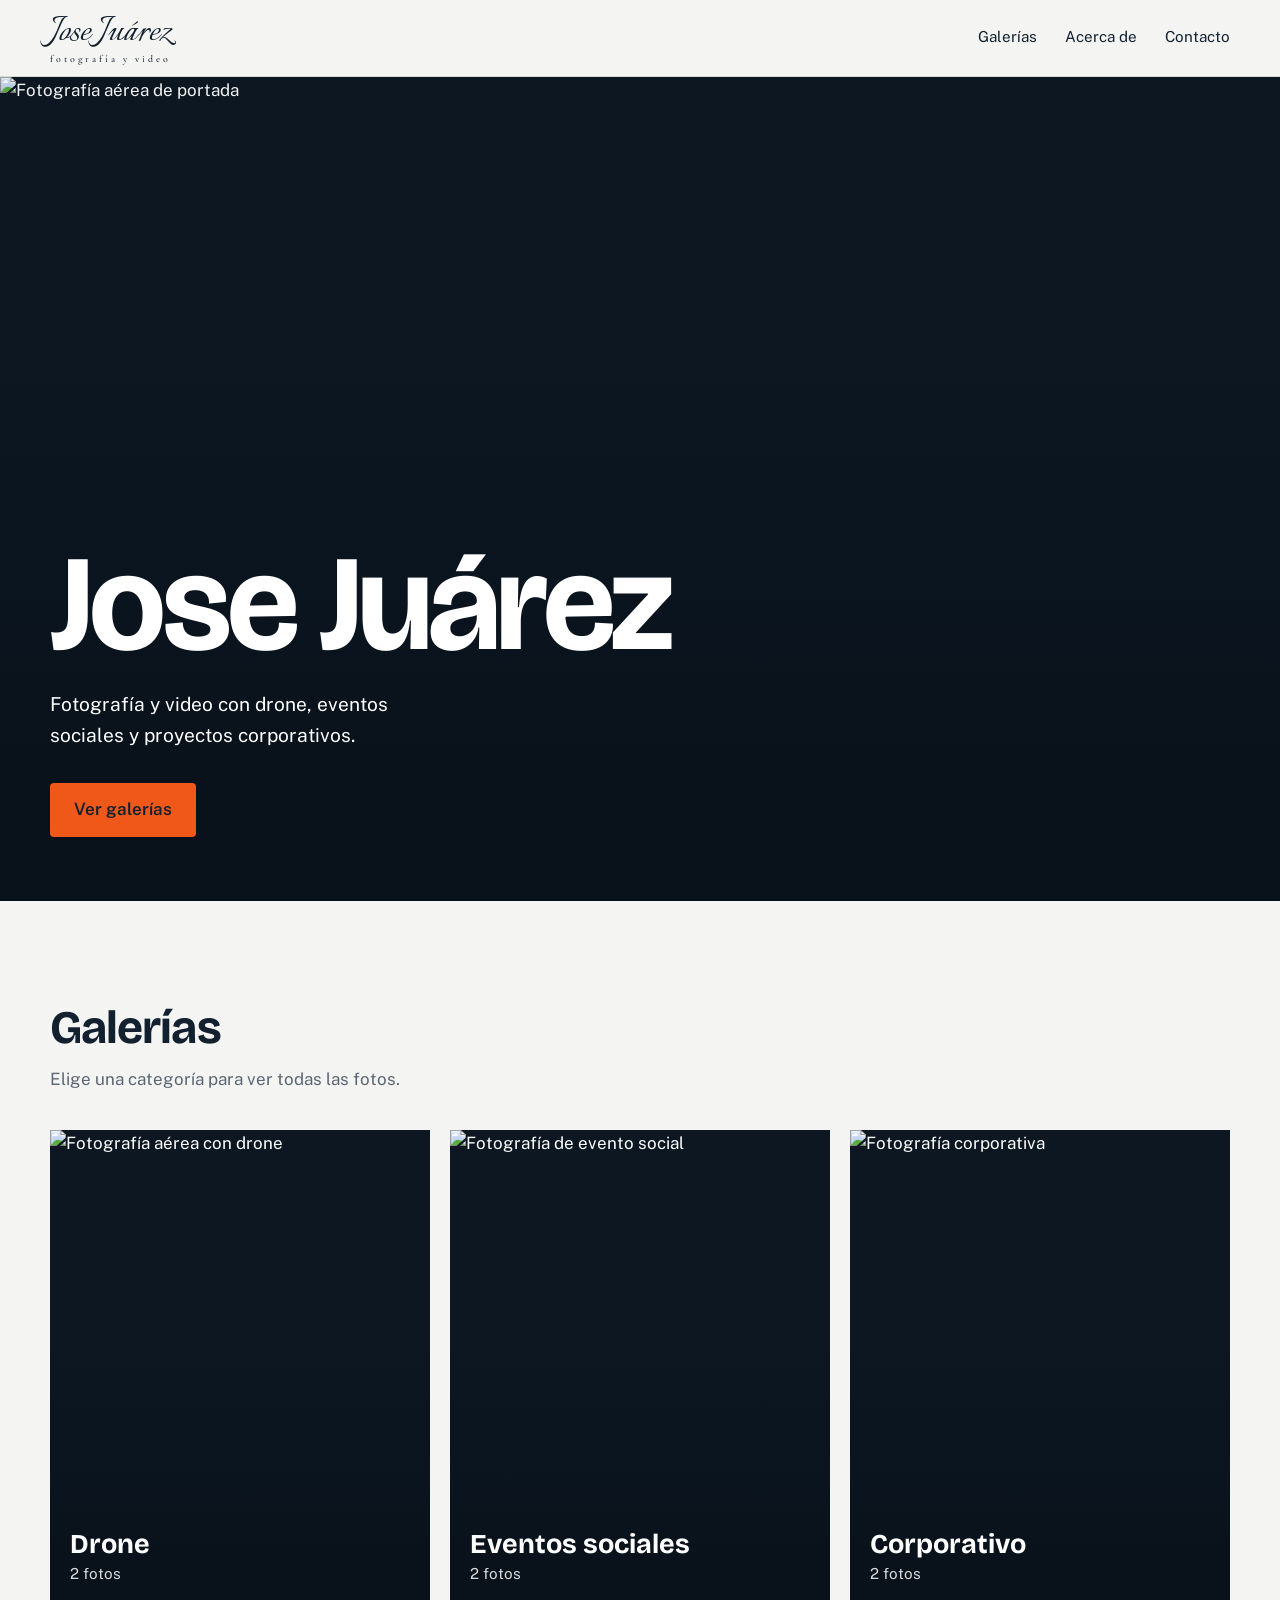
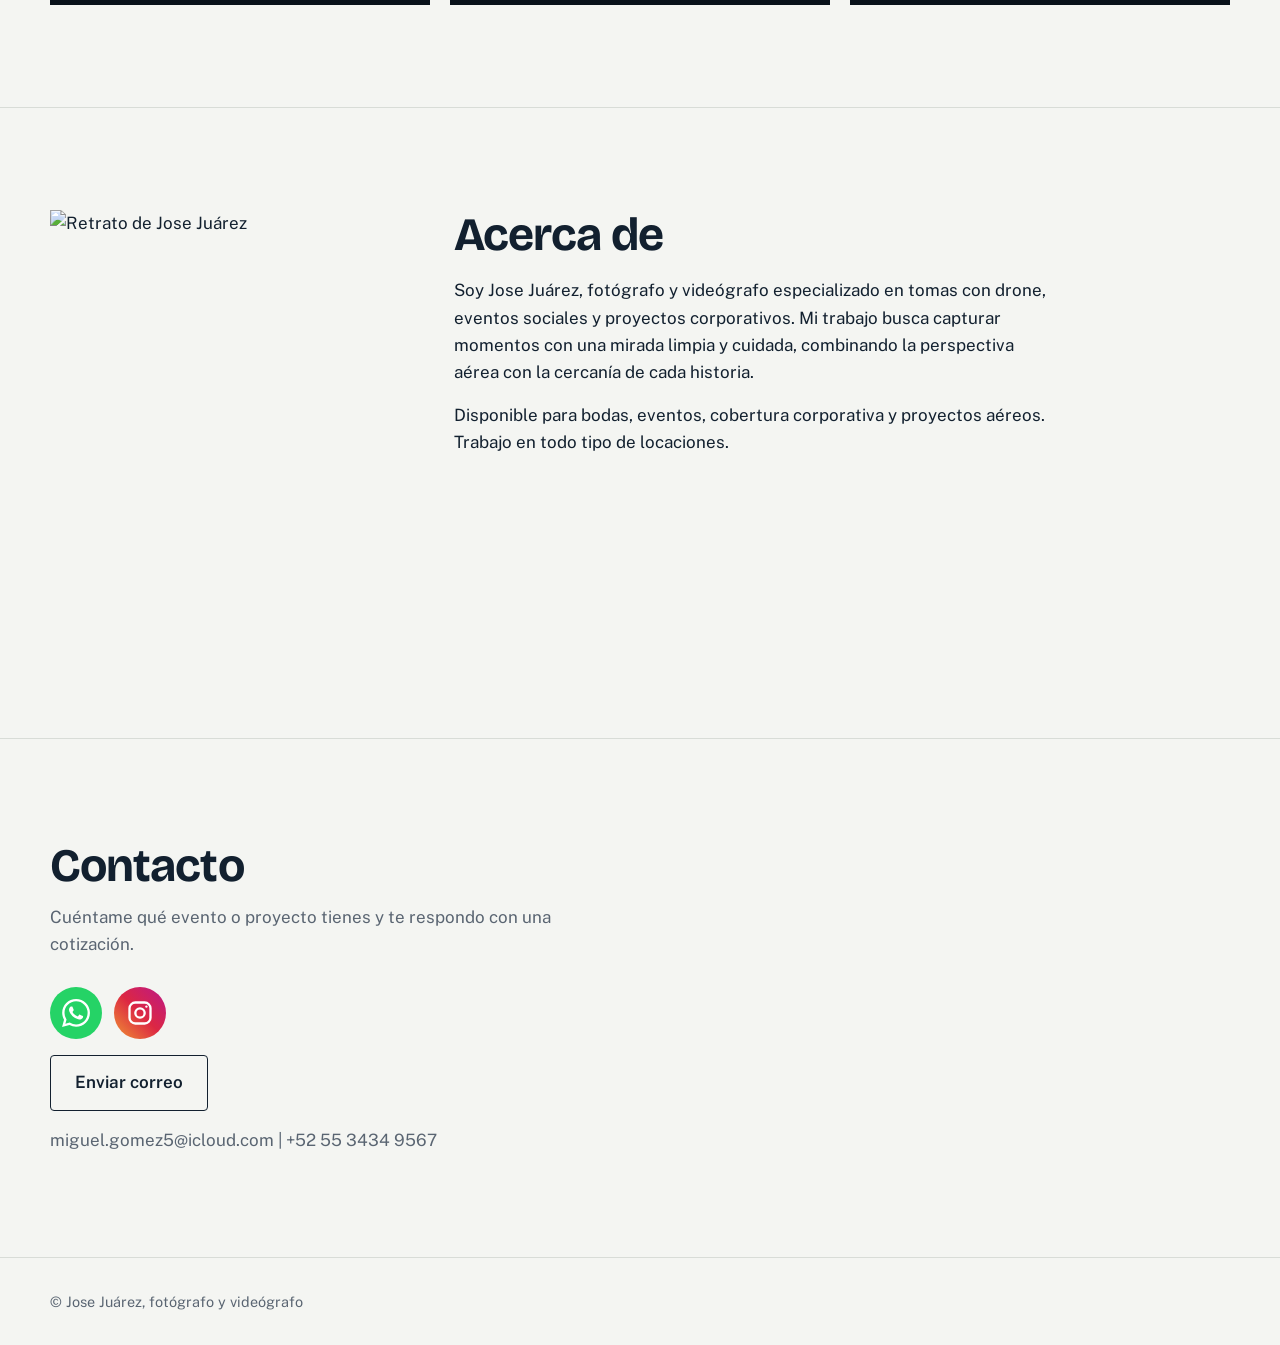
==== commit 6bd17fcc: "Add files via upload" ====
--- a/index.html
+++ b/index.html
@@ -65,23 +65,26 @@
     </section>
 
     <section class="sec" id="contacto">
-<div class="acciones">
-  <div class="redes">
-    <a class="red wa" id="wa" href="#" target="_blank" rel="noopener" aria-label="Escribir por WhatsApp">
-      <svg viewBox="0 0 24 24" aria-hidden="true">
-        <path d="...el mismo path de WhatsApp de antes..."/>
-      </svg>
-    </a>
-    <a class="red ig" id="ig" href="#" target="_blank" rel="noopener" aria-label="Instagram">
-      <svg viewBox="0 0 24 24" fill="none" stroke="currentColor" stroke-width="2" stroke-linecap="round" stroke-linejoin="round" aria-hidden="true">
-        <rect x="3" y="3" width="18" height="18" rx="5"/>
-        <circle cx="12" cy="12" r="4"/>
-        <circle cx="17.5" cy="6.5" r="1" fill="currentColor" stroke="none"/>
-      </svg>
-    </a>
-  </div>
-  <a class="btn claro" id="mail" href="#">Enviar correo</a>
-</div>
+      <div class="wrap">
+        <h2>Contacto</h2>
+        <p class="intro">Cuéntame qué evento o proyecto tienes y te respondo con una cotización.</p>
+        <div class="acciones">
+          <div class="redes">
+            <a class="red wa" id="wa" href="#" target="_blank" rel="noopener" aria-label="Escribir por WhatsApp">
+              <svg viewBox="0 0 24 24" aria-hidden="true">
+                <path d="M17.472 14.382c-.297-.149-1.758-.867-2.03-.967-.273-.099-.471-.148-.67.15-.197.297-.767.966-.94 1.164-.173.199-.347.223-.644.075-.297-.15-1.255-.463-2.39-1.475-.883-.788-1.48-1.761-1.653-2.059-.173-.297-.018-.458.13-.606.134-.133.298-.347.446-.52.149-.174.198-.298.298-.497.099-.198.05-.371-.025-.52-.075-.149-.669-1.612-.916-2.207-.242-.579-.487-.5-.669-.51-.173-.008-.371-.01-.57-.01-.198 0-.52.074-.792.372-.272.297-1.04 1.016-1.04 2.479 0 1.462 1.065 2.875 1.213 3.074.149.198 2.096 3.2 5.077 4.487.709.306 1.262.489 1.694.625.712.227 1.36.195 1.871.118.571-.085 1.758-.719 2.006-1.413.248-.694.248-1.289.173-1.413-.074-.124-.272-.198-.57-.347m-5.421 7.403h-.004a9.87 9.87 0 01-5.031-1.378l-.361-.214-3.741.982.998-3.648-.235-.374a9.86 9.86 0 01-1.51-5.26c.001-5.45 4.436-9.884 9.888-9.884 2.64 0 5.122 1.03 6.988 2.898a9.825 9.825 0 012.893 6.994c-.003 5.45-4.437 9.884-9.885 9.884m8.413-18.297A11.815 11.815 0 0012.05 0C5.495 0 .16 5.335.157 11.892c0 2.096.547 4.142 1.588 5.945L.057 24l6.305-1.654a11.882 11.882 0 005.683 1.448h.005c6.554 0 11.89-5.335 11.893-11.893a11.821 11.821 0 00-3.48-8.413Z"/>
+              </svg>
+            </a>
+            <a class="red ig" id="ig" href="#" target="_blank" rel="noopener" aria-label="Instagram">
+              <svg viewBox="0 0 24 24" fill="none" stroke="currentColor" stroke-width="2" stroke-linecap="round" stroke-linejoin="round" aria-hidden="true">
+                <rect x="3" y="3" width="18" height="18" rx="5"/>
+                <circle cx="12" cy="12" r="4"/>
+                <circle cx="17.5" cy="6.5" r="1" fill="currentColor" stroke="none"/>
+              </svg>
+            </a>
+          </div>
+          <a class="btn claro" id="mail" href="#">Enviar correo</a>
+        </div>
         <p class="dato" id="tel"></p>
       </div>
     </section>
--- a/style.css
+++ b/style.css
@@ -76,7 +76,7 @@
 .acerca img{width:100%;aspect-ratio:4/5;object-fit:cover}
 .acerca p{max-width:60ch;margin-top:1rem}
 @media (max-width:760px){.acerca{grid-template-columns:1fr}}
-.acciones{display:flex;flex-wrap:wrap;gap:.75rem;margin:1.75rem 0 1rem}
+.acciones{display:flex;flex-direction:column;align-items:flex-start;gap:1rem;margin:1.75rem 0 1rem}
 .dato{color:var(--mist)}
 footer{padding:2rem 0;border-top:1px solid var(--line);color:var(--mist);font-size:.9rem}
 
@@ -92,11 +92,16 @@
 #v-prev{left:1rem;top:50%;translate:0 -50%}
 #v-next{right:1rem;top:50%;translate:0 -50%}
 
-/* Ícono de WhatsApp */
-.acciones{align-items:center}
-.wa{display:inline-grid;place-items:center;width:52px;height:52px;border-radius:50%;background:#25D366;color:#fff;text-decoration:none}
-.wa svg{width:28px;height:28px;fill:currentColor}
+/* Redes: íconos en fila, correo debajo */
+.redes{display:flex;gap:.75rem}
+.red{display:inline-grid;place-items:center;width:52px;height:52px;border-radius:50%;color:#fff;text-decoration:none}
+.red svg{width:28px;height:28px}
+.wa svg{fill:currentColor}
+.wa{background:#25D366}
 .wa:hover{background:#1ebe5b}
-@media (prefers-reduced-motion:no-preference){.wa{transition:transform .2s,background .2s}.wa:hover{transform:scale(1.08)}}
+.ig{background:linear-gradient(45deg,#f09433,#dc2743,#bc1888)}
+.ig:hover{filter:brightness(1.1)}
+@media (prefers-reduced-motion:no-preference){.red{transition:transform .2s,filter .2s,background .2s}.red:hover{transform:scale(1.08)}}
 
 
+
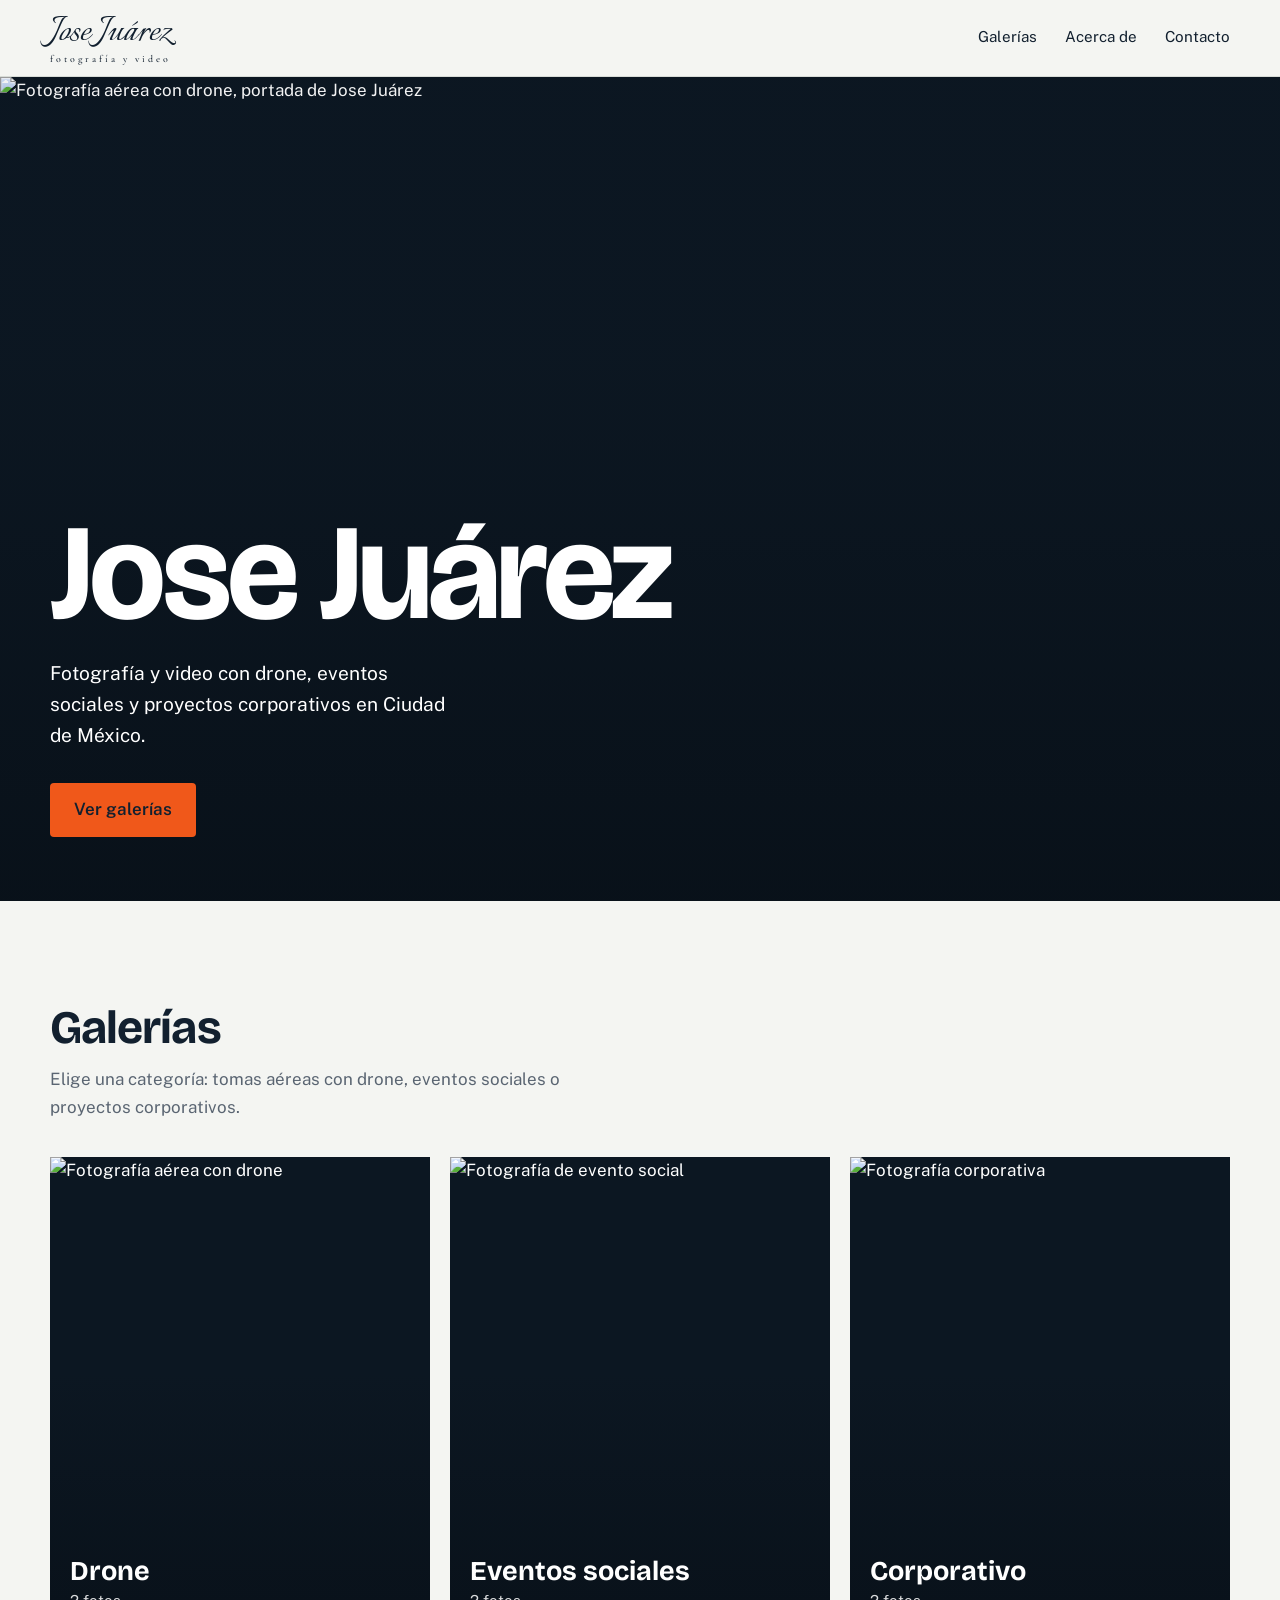
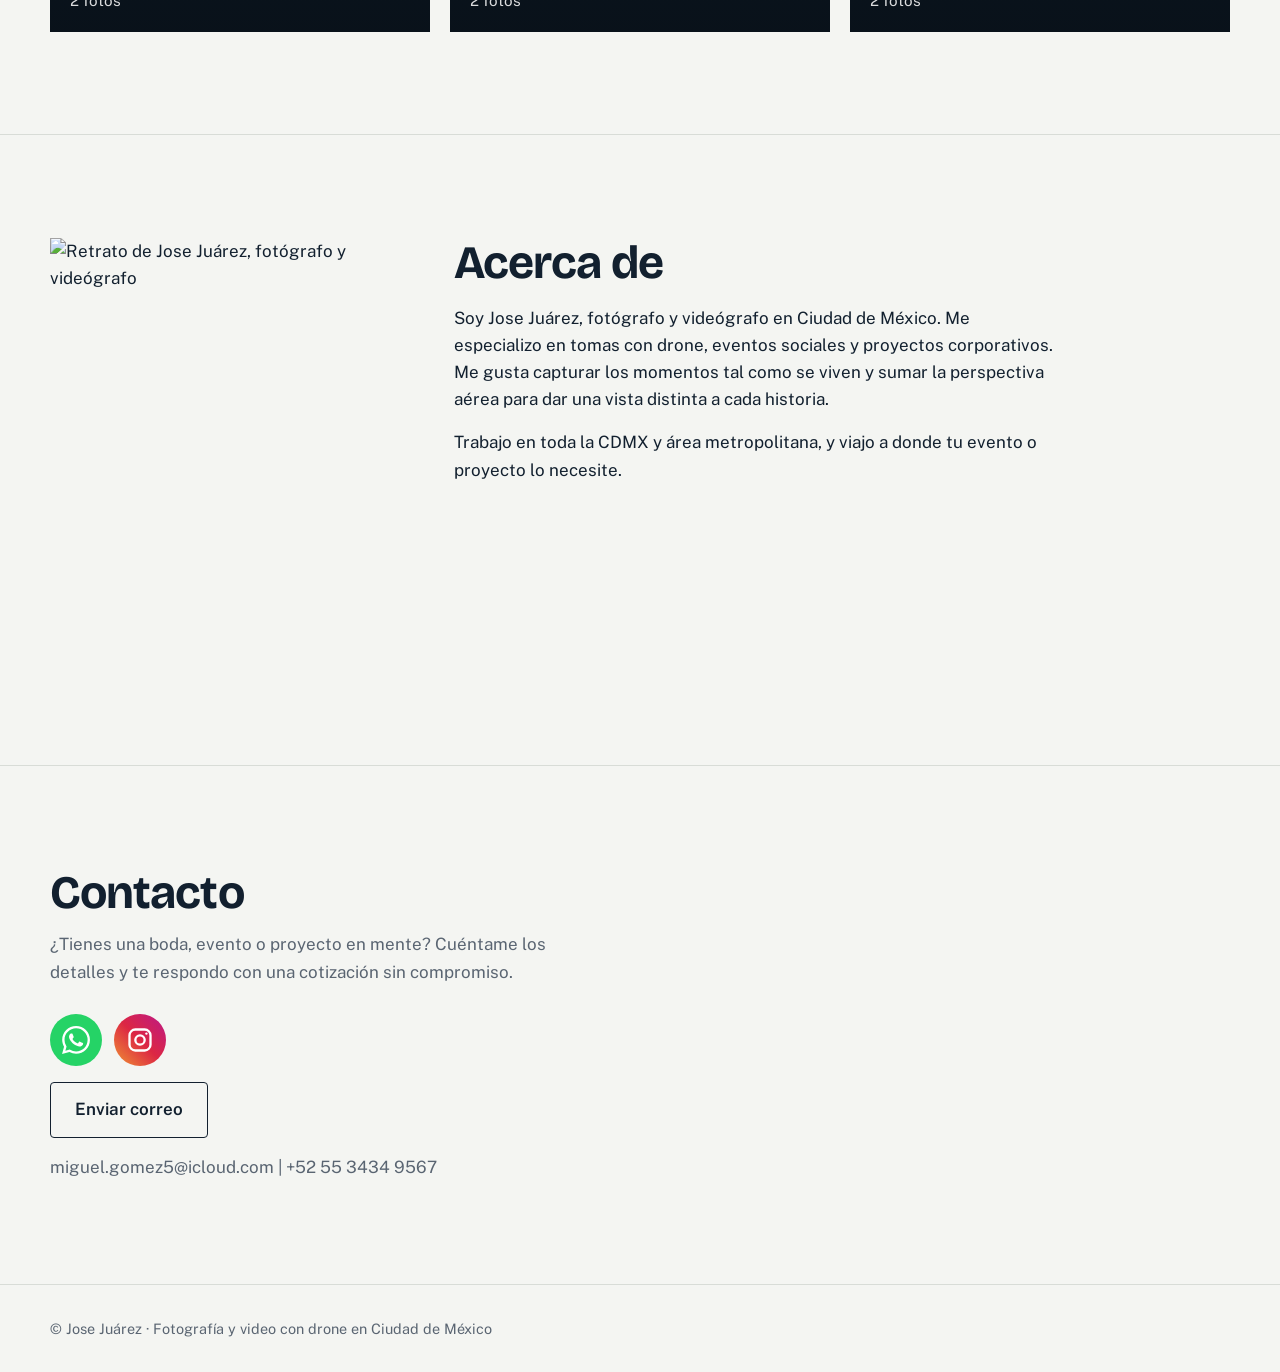
==== commit ecb912f3: "Improve SEO and localization in index.html Updated the HTML content to enhance SEO and localization." ====
--- a/index.html
+++ b/index.html
@@ -1,13 +1,27 @@
 <!DOCTYPE html>
-<html lang="es">
+<html lang="es-MX">
 <head>
   <meta charset="utf-8">
   <meta name="viewport" content="width=device-width, initial-scale=1">
-  <title>Jose Juárez — Fotógrafo y videógrafo con drone</title>
-  <meta name="description" content="Portafolio de fotografía y video: drone, eventos sociales y corporativos. Jose Juárez.">
-  <meta property="og:title" content="Jose Juárez — Fotógrafo y videógrafo">
-  <meta property="og:description" content="Fotografía y video con drone, eventos sociales y proyectos corporativos.">
+  <title>Jose Juárez | Fotógrafo y videógrafo con drone en Ciudad de México</title>
+  <meta name="description" content="Fotografía y video de bodas, eventos sociales y corporativos con drone en CDMX y área metropolitana. Cotiza tu evento.">
+  <link rel="canonical" href="https://josejuarez.mx/">
+  <meta property="og:type" content="website">
+  <meta property="og:locale" content="es_MX">
+  <meta property="og:url" content="https://josejuarez.mx/">
+  <meta property="og:title" content="Jose Juárez | Fotógrafo y videógrafo con drone en Ciudad de México">
+  <meta property="og:description" content="Fotografía y video con drone, eventos sociales y proyectos corporativos en Ciudad de México.">
   <meta property="og:image" content="https://josejuarez.mx/img/foto-01.jpg">
+  <script type="application/ld+json">
+  {
+    "@context": "https://schema.org",
+    "@type": "Photographer",
+    "name": "Jose Juárez",
+    "url": "https://josejuarez.mx/",
+    "description": "Fotografía y video con drone, eventos sociales y proyectos corporativos en Ciudad de México.",
+    "areaServed": "Ciudad de México"
+  }
+  </script>
   <link rel="preconnect" href="https://fonts.googleapis.com">
   <link rel="preconnect" href="https://fonts.gstatic.com" crossorigin>
   <link href="https://fonts.googleapis.com/css2?family=Bricolage+Grotesque:opsz,wght@12..96,600;12..96,700&family=Public+Sans:wght@400;600&family=Italianno&family=Cormorant+Garamond:wght@500&display=swap" rel="stylesheet">
@@ -29,10 +43,10 @@
 
   <main>
     <section class="hero" id="inicio">
-      <img id="portada" alt="Fotografía aérea de portada" fetchpriority="high">
+      <img id="portada" alt="Fotografía aérea con drone, portada de Jose Juárez" fetchpriority="high">
       <div class="wrap">
         <h1>Jose Juárez</h1>
-        <p>Fotografía y video con drone, eventos sociales y proyectos corporativos.</p>
+        <p>Fotografía y video con drone, eventos sociales y proyectos corporativos en Ciudad de México.</p>
         <a class="btn" href="#galerias">Ver galerías</a>
       </div>
     </section>
@@ -40,7 +54,7 @@
     <section class="sec" id="galerias">
       <div class="wrap">
         <h2>Galerías</h2>
-        <p class="intro">Elige una categoría para ver todas las fotos.</p>
+        <p class="intro">Elige una categoría: tomas aéreas con drone, eventos sociales o proyectos corporativos.</p>
         <div class="cats" id="cats"></div>
       </div>
     </section>
@@ -55,11 +69,11 @@
 
     <section class="sec" id="acerca">
       <div class="wrap acerca">
-        <img id="retrato" alt="Retrato de Jose Juárez" loading="lazy">
+        <img id="retrato" alt="Retrato de Jose Juárez, fotógrafo y videógrafo" loading="lazy">
         <div>
           <h2>Acerca de</h2>
-          <p>Soy Jose Juárez, fotógrafo y videógrafo especializado en tomas con drone, eventos sociales y proyectos corporativos. Mi trabajo busca capturar momentos con una mirada limpia y cuidada, combinando la perspectiva aérea con la cercanía de cada historia.</p>
-          <p>Disponible para bodas, eventos, cobertura corporativa y proyectos aéreos. Trabajo en todo tipo de locaciones.</p>
+          <p>Soy Jose Juárez, fotógrafo y videógrafo en Ciudad de México. Me especializo en tomas con drone, eventos sociales y proyectos corporativos. Me gusta capturar los momentos tal como se viven y sumar la perspectiva aérea para dar una vista distinta a cada historia.</p>
+          <p>Trabajo en toda la CDMX y área metropolitana, y viajo a donde tu evento o proyecto lo necesite.</p>
         </div>
       </div>
     </section>
@@ -67,10 +81,10 @@
     <section class="sec" id="contacto">
       <div class="wrap">
         <h2>Contacto</h2>
-        <p class="intro">Cuéntame qué evento o proyecto tienes y te respondo con una cotización.</p>
+        <p class="intro">¿Tienes una boda, evento o proyecto en mente? Cuéntame los detalles y te respondo con una cotización sin compromiso.</p>
         <div class="acciones">
           <div class="redes">
-            <a class="red wa" id="wa" href="#" target="_blank" rel="noopener" aria-label="Escribir por WhatsApp">
+            <a class="red wa" id="wa" href="#" target="_blank" rel="noopener" aria-label="Cotiza por WhatsApp">
               <svg viewBox="0 0 24 24" aria-hidden="true">
                 <path d="M17.472 14.382c-.297-.149-1.758-.867-2.03-.967-.273-.099-.471-.148-.67.15-.197.297-.767.966-.94 1.164-.173.199-.347.223-.644.075-.297-.15-1.255-.463-2.39-1.475-.883-.788-1.48-1.761-1.653-2.059-.173-.297-.018-.458.13-.606.134-.133.298-.347.446-.52.149-.174.198-.298.298-.497.099-.198.05-.371-.025-.52-.075-.149-.669-1.612-.916-2.207-.242-.579-.487-.5-.669-.51-.173-.008-.371-.01-.57-.01-.198 0-.52.074-.792.372-.272.297-1.04 1.016-1.04 2.479 0 1.462 1.065 2.875 1.213 3.074.149.198 2.096 3.2 5.077 4.487.709.306 1.262.489 1.694.625.712.227 1.36.195 1.871.118.571-.085 1.758-.719 2.006-1.413.248-.694.248-1.289.173-1.413-.074-.124-.272-.198-.57-.347m-5.421 7.403h-.004a9.87 9.87 0 01-5.031-1.378l-.361-.214-3.741.982.998-3.648-.235-.374a9.86 9.86 0 01-1.51-5.26c.001-5.45 4.436-9.884 9.888-9.884 2.64 0 5.122 1.03 6.988 2.898a9.825 9.825 0 012.893 6.994c-.003 5.45-4.437 9.884-9.885 9.884m8.413-18.297A11.815 11.815 0 0012.05 0C5.495 0 .16 5.335.157 11.892c0 2.096.547 4.142 1.588 5.945L.057 24l6.305-1.654a11.882 11.882 0 005.683 1.448h.005c6.554 0 11.89-5.335 11.893-11.893a11.821 11.821 0 00-3.48-8.413Z"/>
               </svg>
@@ -90,7 +104,7 @@
     </section>
   </main>
 
-  <footer><div class="wrap">© Jose Juárez, fotógrafo y videógrafo</div></footer>
+  <footer><div class="wrap">© Jose Juárez · Fotografía y video con drone en Ciudad de México</div></footer>
   <script src="datos.js"></script>
   <script src="app.js"></script>
 </body>
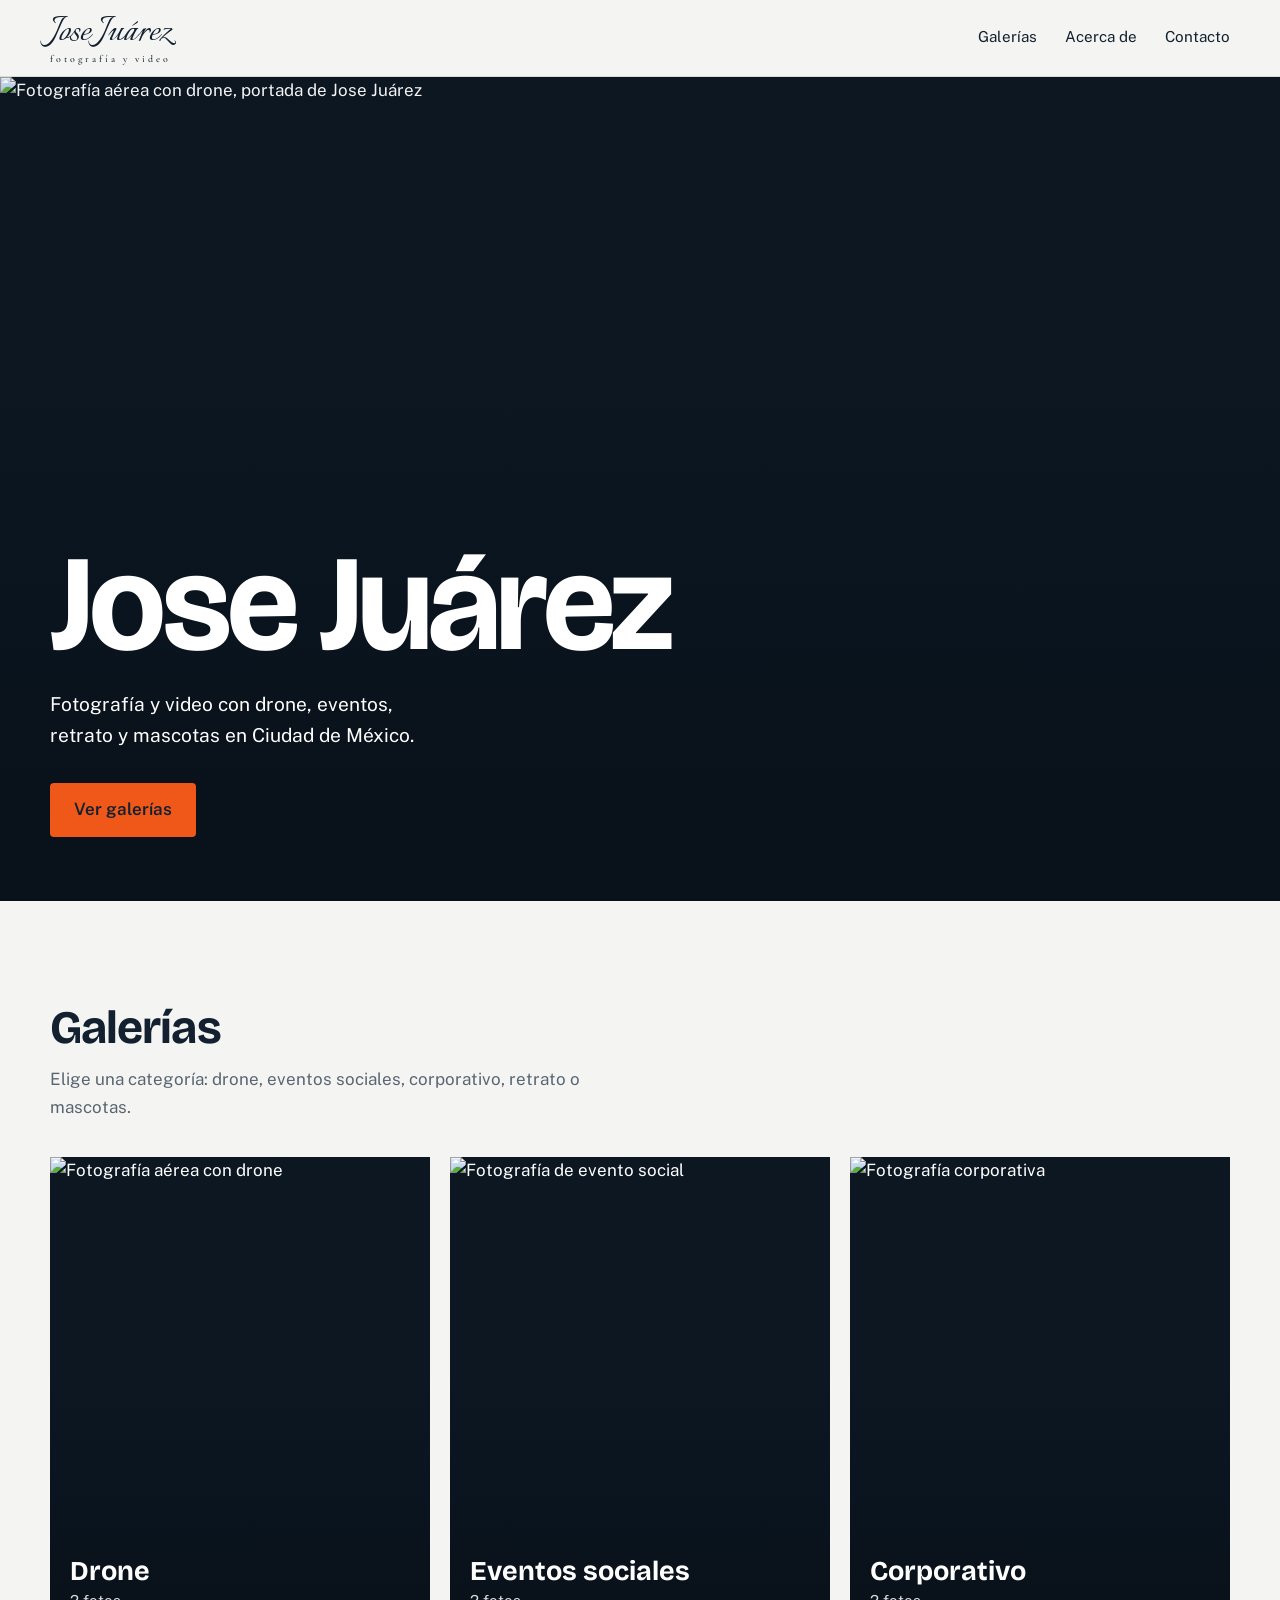
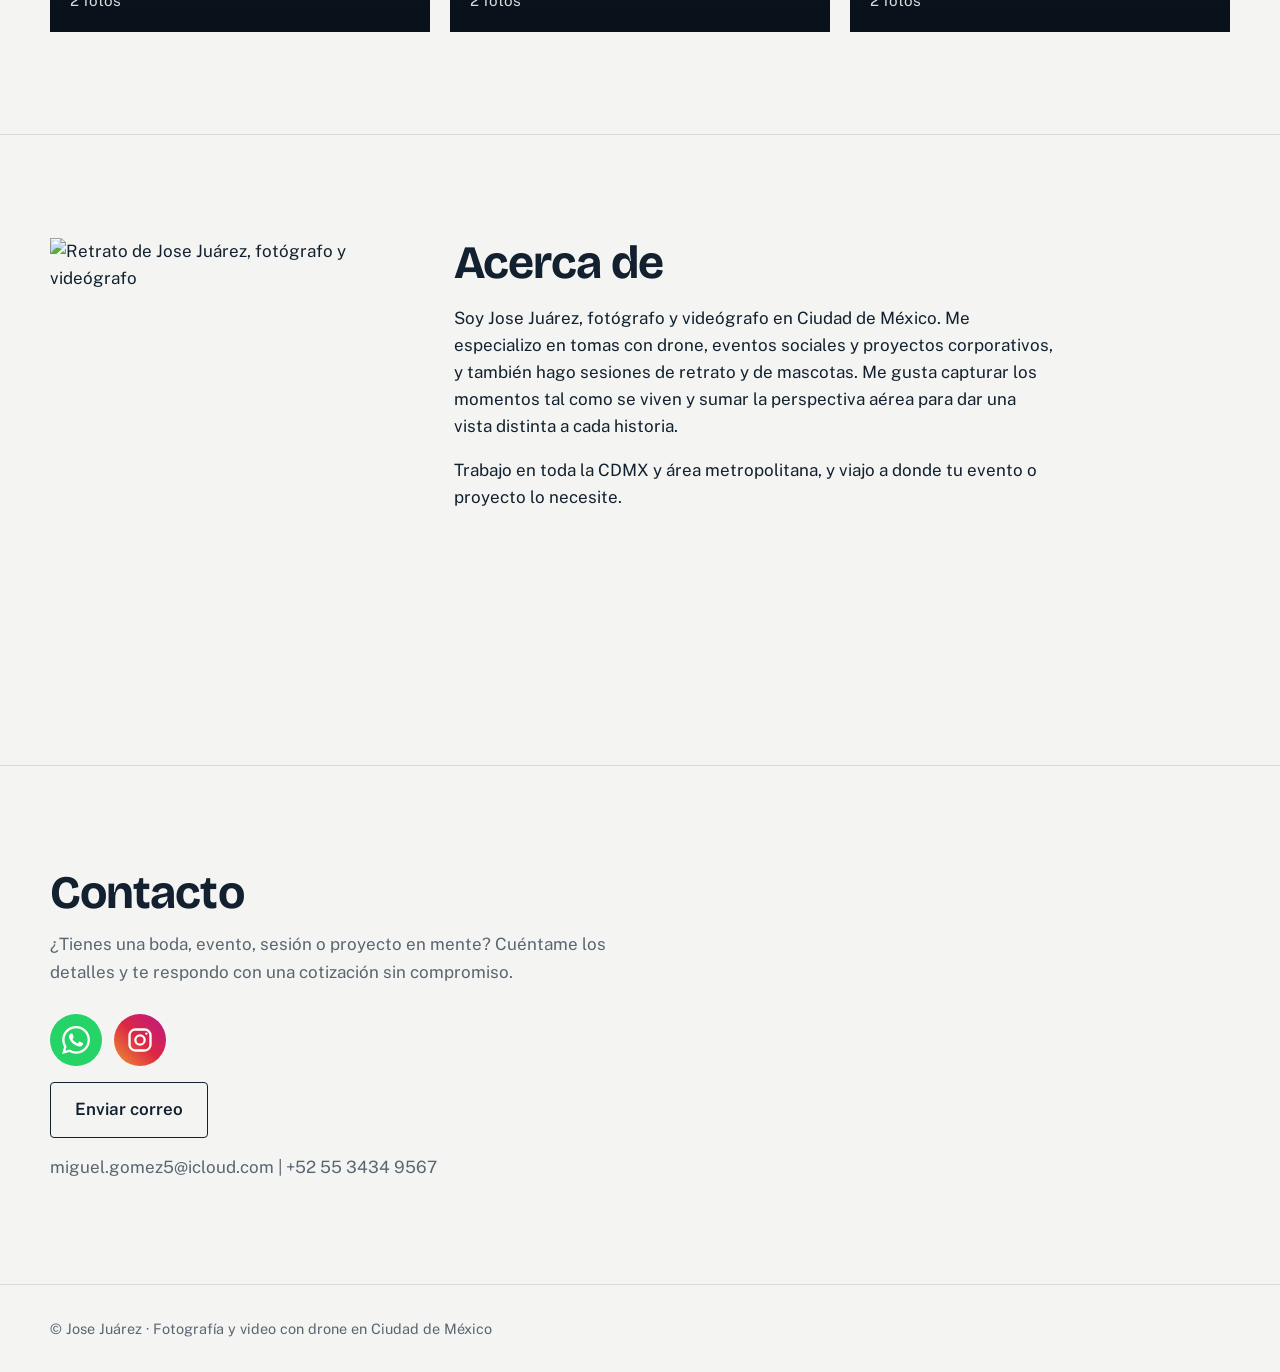
==== commit 8cb62c25: "Add files via upload" ====
--- a/index.html
+++ b/index.html
@@ -3,14 +3,14 @@
 <head>
   <meta charset="utf-8">
   <meta name="viewport" content="width=device-width, initial-scale=1">
-  <title>Jose Juárez | Fotógrafo y videógrafo con drone en Ciudad de México</title>
-  <meta name="description" content="Fotografía y video de bodas, eventos sociales y corporativos con drone en CDMX y área metropolitana. Cotiza tu evento.">
+  <title>Jose Juárez | Fotografía, video y drone en Ciudad de México</title>
+  <meta name="description" content="Fotografía y video en CDMX: eventos sociales, corporativos, retrato, mascotas y tomas con drone. Cotiza tu sesión o evento.">
   <link rel="canonical" href="https://josejuarez.mx/">
   <meta property="og:type" content="website">
   <meta property="og:locale" content="es_MX">
   <meta property="og:url" content="https://josejuarez.mx/">
-  <meta property="og:title" content="Jose Juárez | Fotógrafo y videógrafo con drone en Ciudad de México">
-  <meta property="og:description" content="Fotografía y video con drone, eventos sociales y proyectos corporativos en Ciudad de México.">
+  <meta property="og:title" content="Jose Juárez | Fotografía, video y drone en Ciudad de México">
+  <meta property="og:description" content="Fotografía y video con drone, eventos, retrato y mascotas en Ciudad de México.">
   <meta property="og:image" content="https://josejuarez.mx/img/foto-01.jpg">
   <script type="application/ld+json">
   {
@@ -18,7 +18,7 @@
     "@type": "Photographer",
     "name": "Jose Juárez",
     "url": "https://josejuarez.mx/",
-    "description": "Fotografía y video con drone, eventos sociales y proyectos corporativos en Ciudad de México.",
+    "description": "Fotografía y video con drone, eventos sociales, proyectos corporativos, retrato y mascotas en Ciudad de México.",
     "areaServed": "Ciudad de México"
   }
   </script>
@@ -46,7 +46,7 @@
       <img id="portada" alt="Fotografía aérea con drone, portada de Jose Juárez" fetchpriority="high">
       <div class="wrap">
         <h1>Jose Juárez</h1>
-        <p>Fotografía y video con drone, eventos sociales y proyectos corporativos en Ciudad de México.</p>
+        <p>Fotografía y video con drone, eventos, retrato y mascotas en Ciudad de México.</p>
         <a class="btn" href="#galerias">Ver galerías</a>
       </div>
     </section>
@@ -54,7 +54,7 @@
     <section class="sec" id="galerias">
       <div class="wrap">
         <h2>Galerías</h2>
-        <p class="intro">Elige una categoría: tomas aéreas con drone, eventos sociales o proyectos corporativos.</p>
+        <p class="intro">Elige una categoría: drone, eventos sociales, corporativo, retrato o mascotas.</p>
         <div class="cats" id="cats"></div>
       </div>
     </section>
@@ -72,7 +72,7 @@
         <img id="retrato" alt="Retrato de Jose Juárez, fotógrafo y videógrafo" loading="lazy">
         <div>
           <h2>Acerca de</h2>
-          <p>Soy Jose Juárez, fotógrafo y videógrafo en Ciudad de México. Me especializo en tomas con drone, eventos sociales y proyectos corporativos. Me gusta capturar los momentos tal como se viven y sumar la perspectiva aérea para dar una vista distinta a cada historia.</p>
+          <p>Soy Jose Juárez, fotógrafo y videógrafo en Ciudad de México. Me especializo en tomas con drone, eventos sociales y proyectos corporativos, y también hago sesiones de retrato y de mascotas. Me gusta capturar los momentos tal como se viven y sumar la perspectiva aérea para dar una vista distinta a cada historia.</p>
           <p>Trabajo en toda la CDMX y área metropolitana, y viajo a donde tu evento o proyecto lo necesite.</p>
         </div>
       </div>
@@ -81,7 +81,7 @@
     <section class="sec" id="contacto">
       <div class="wrap">
         <h2>Contacto</h2>
-        <p class="intro">¿Tienes una boda, evento o proyecto en mente? Cuéntame los detalles y te respondo con una cotización sin compromiso.</p>
+        <p class="intro">¿Tienes una boda, evento, sesión o proyecto en mente? Cuéntame los detalles y te respondo con una cotización sin compromiso.</p>
         <div class="acciones">
           <div class="redes">
             <a class="red wa" id="wa" href="#" target="_blank" rel="noopener" aria-label="Cotiza por WhatsApp">
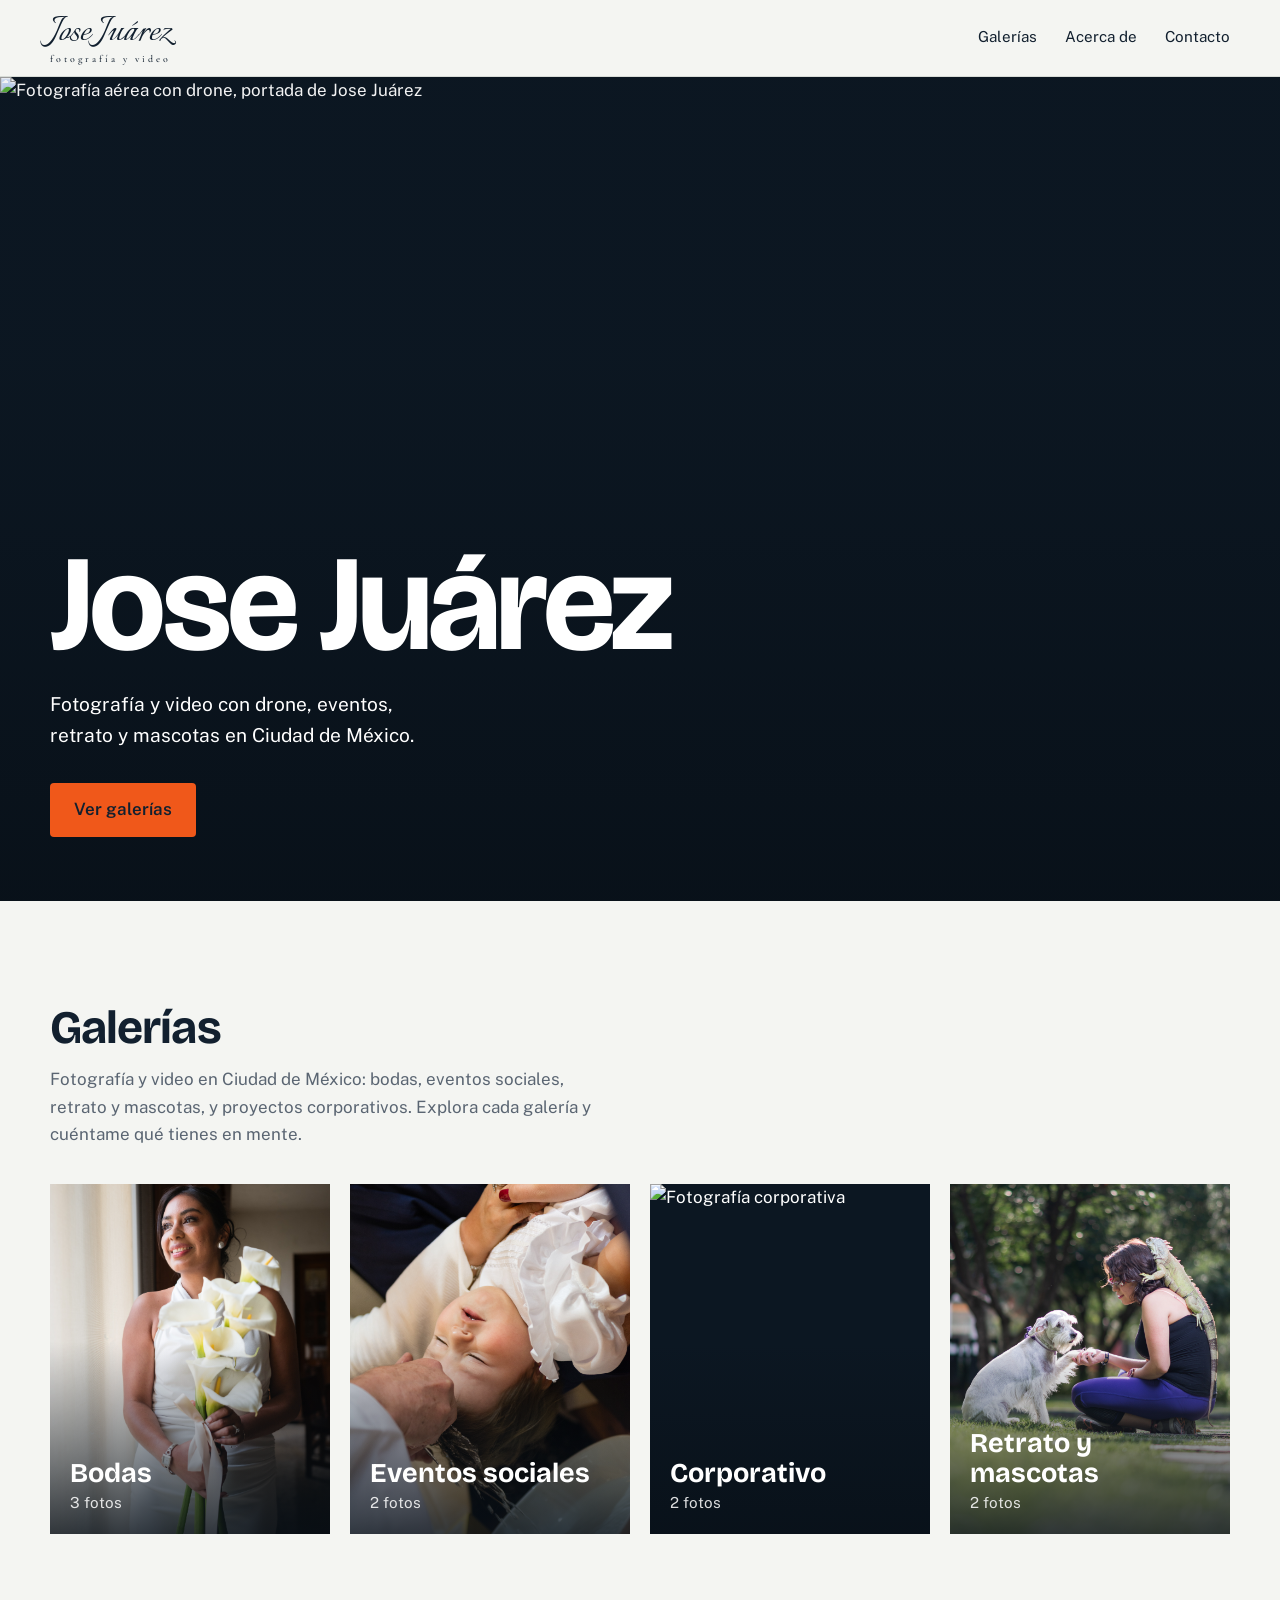
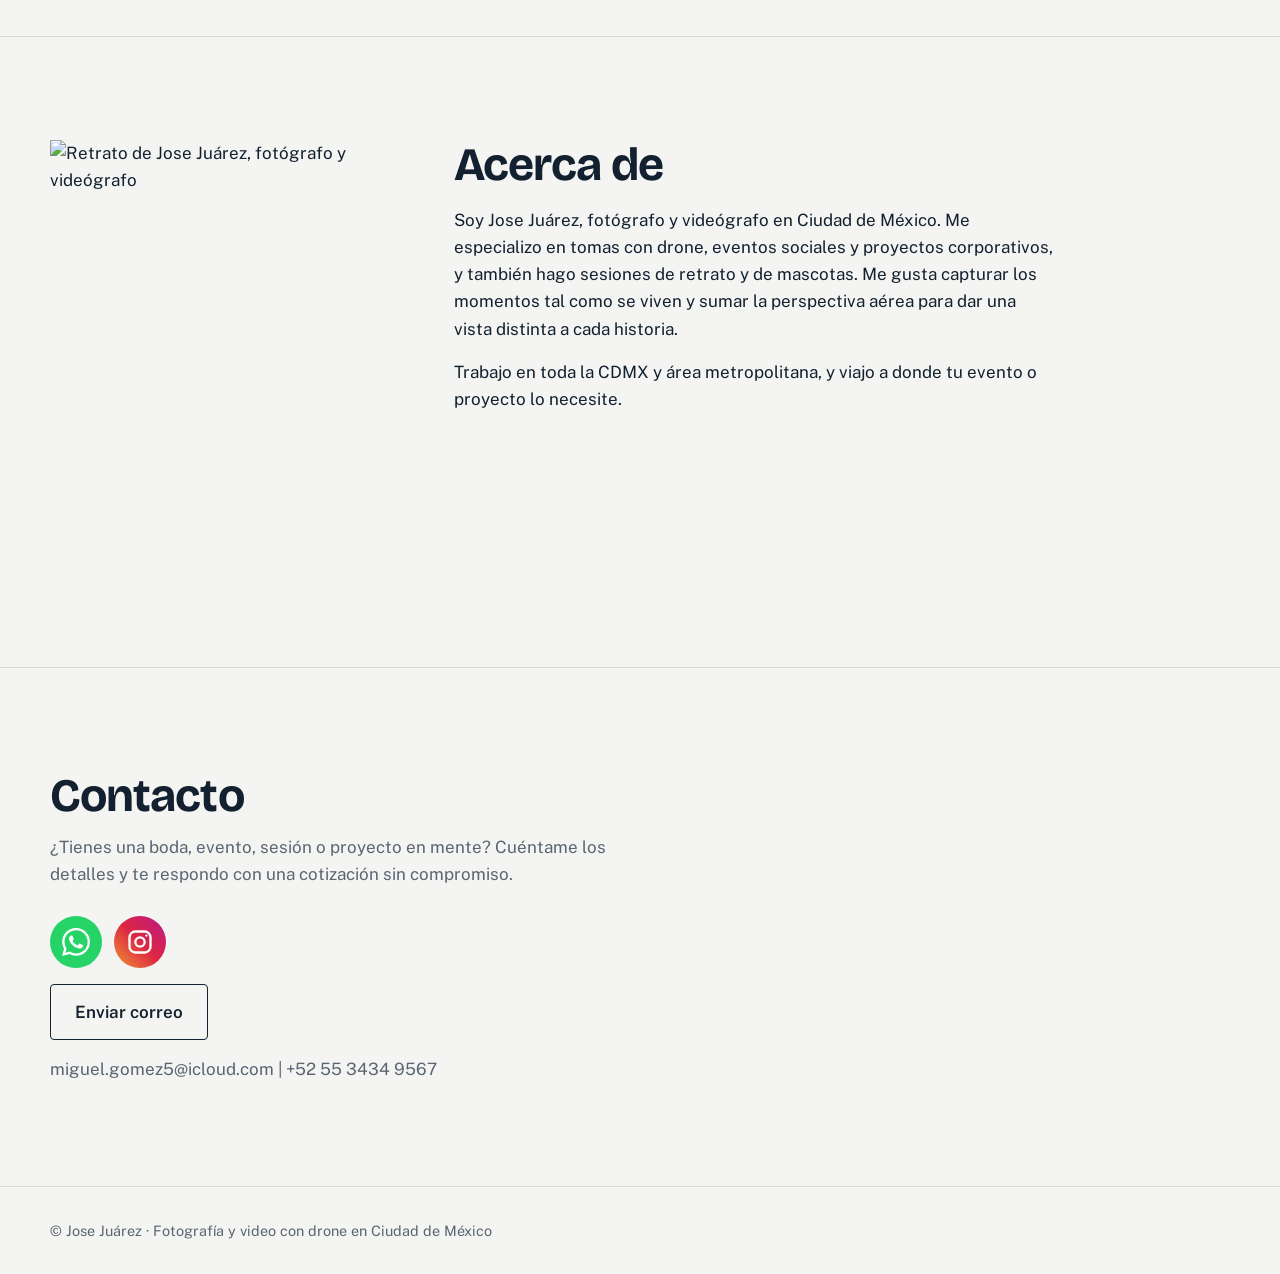
==== commit 31505105: "Update index.html" ====
--- a/index.html
+++ b/index.html
@@ -54,7 +54,7 @@
     <section class="sec" id="galerias">
       <div class="wrap">
         <h2>Galerías</h2>
-        <p class="intro">Elige una categoría: drone, eventos sociales, corporativo, retrato o mascotas.</p>
+        <p class="intro">Fotografía y video en Ciudad de México: bodas, eventos sociales, retrato y mascotas, y proyectos corporativos. Explora cada galería y cuéntame qué tienes en mente.</p>
         <div class="cats" id="cats"></div>
       </div>
     </section>
